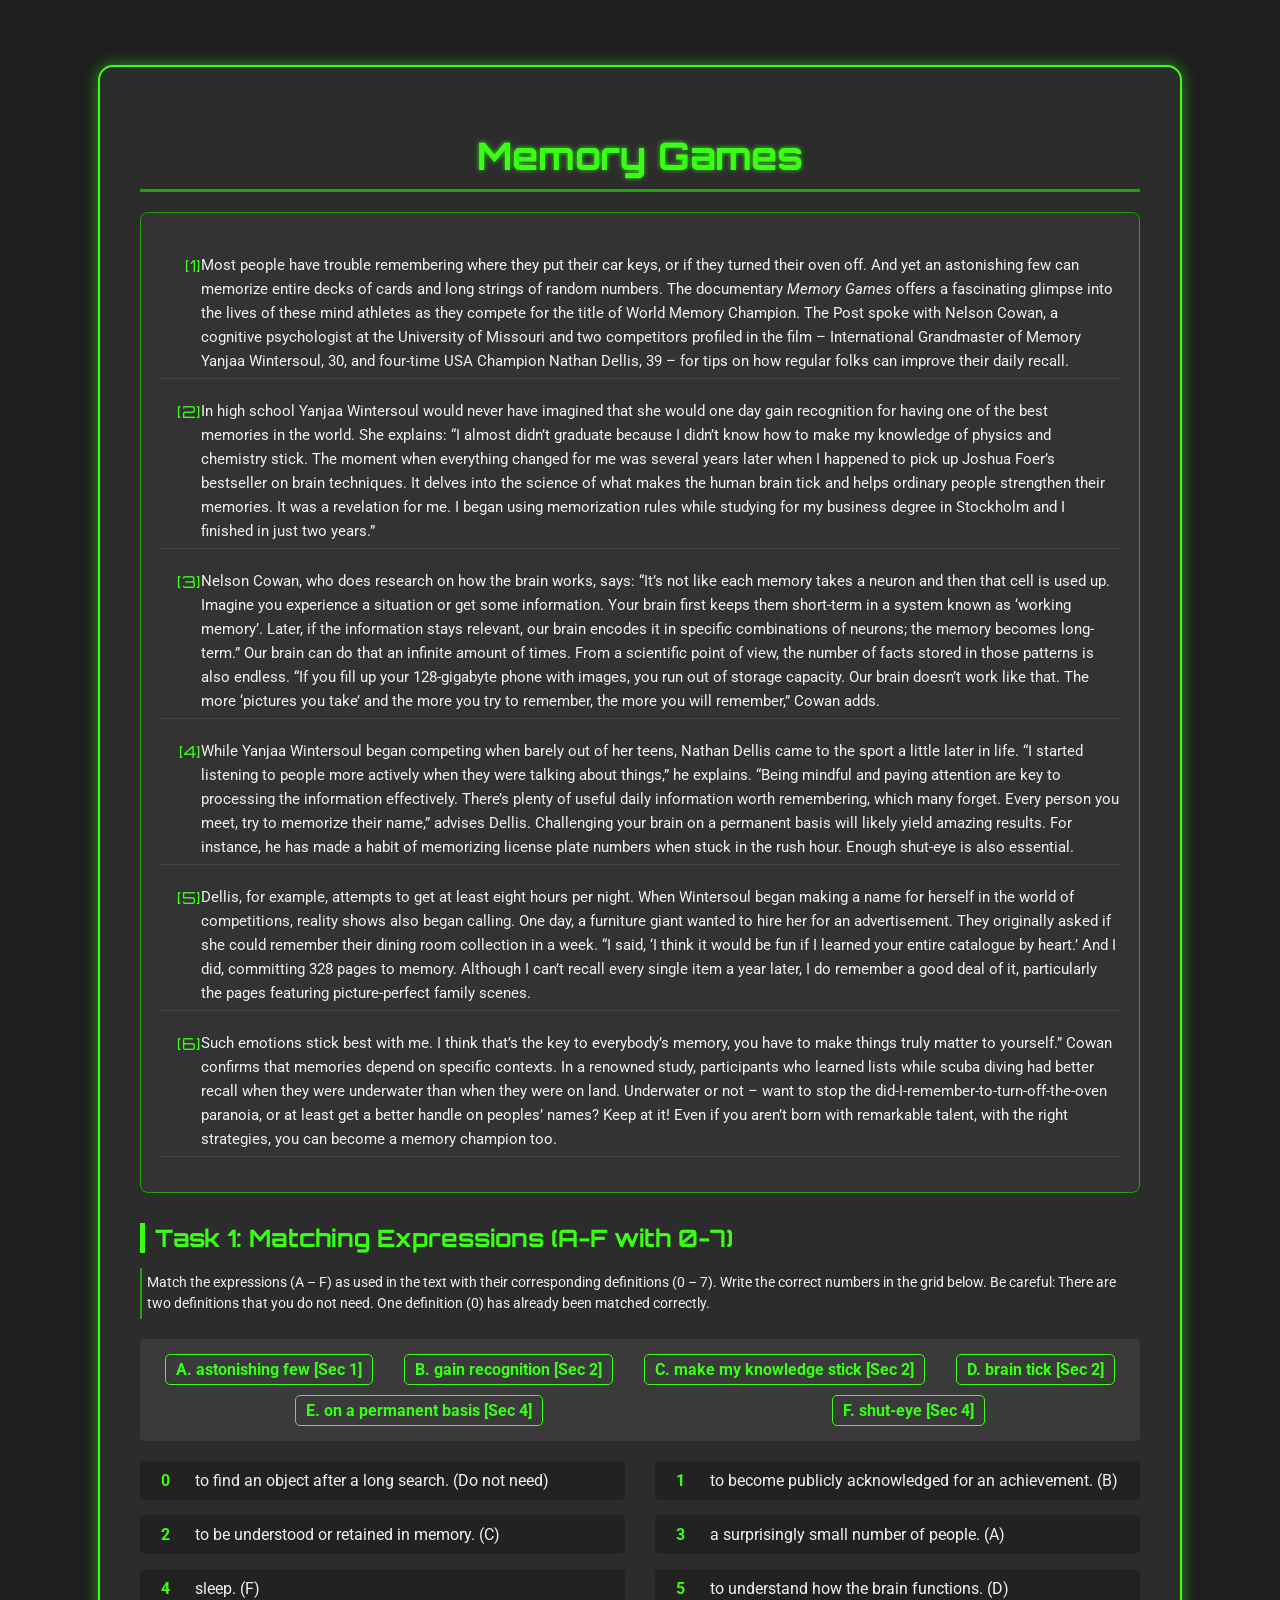
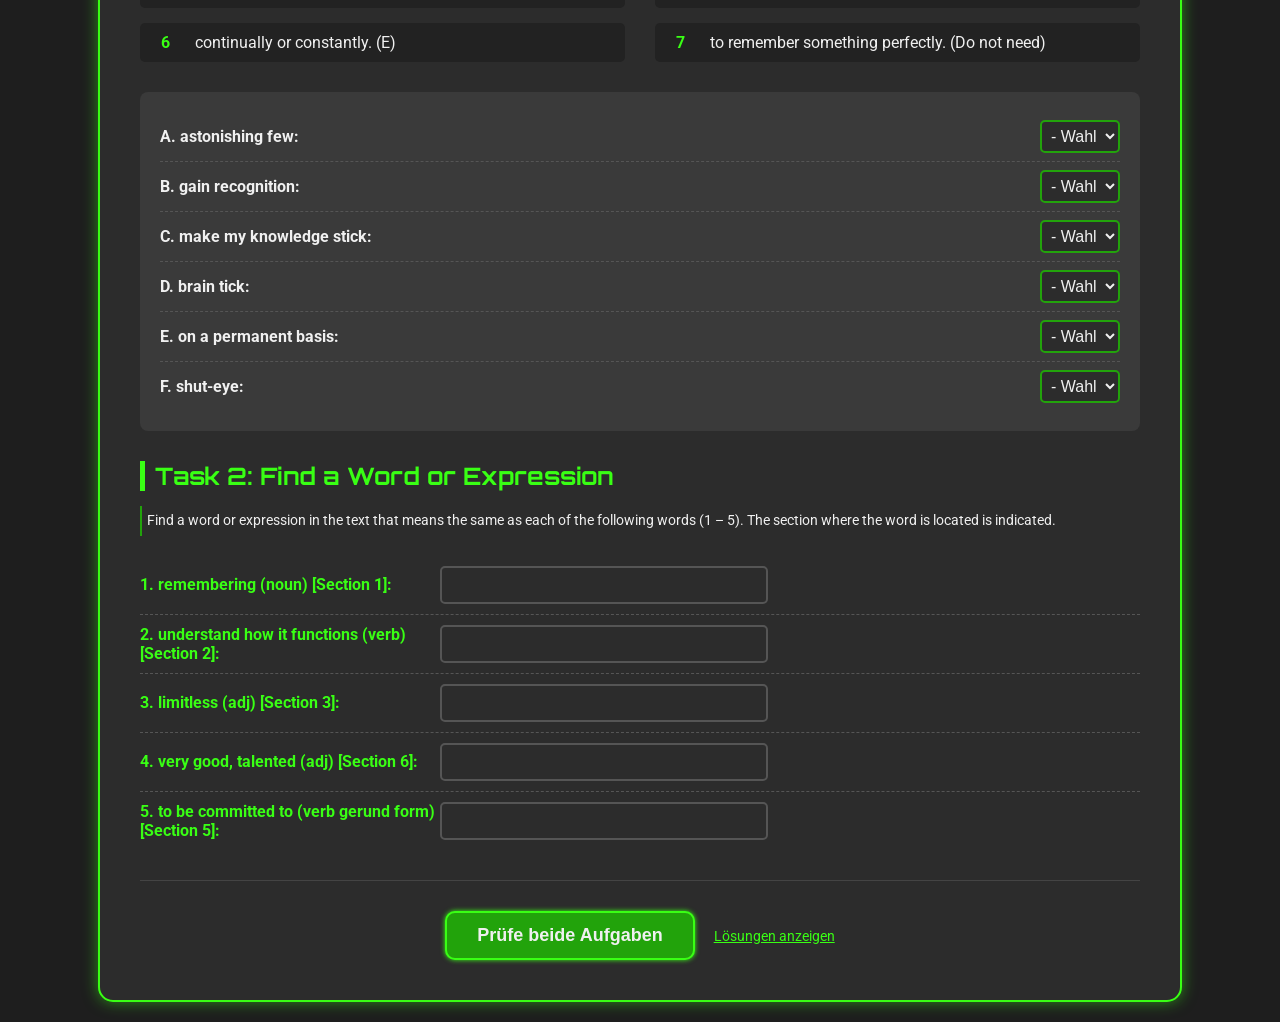
==== index.html @ be9a12e4 "Rename expressions1.html to index.html" ====
<!DOCTYPE html>
<html lang="de">
<head>
    <meta charset="UTF-8">
    <meta name="viewport" content="width=device-width, initial-scale=1.0">
    <title>Reading Comprehension: Memory Games</title>
    
    <link rel="preconnect" href="https://fonts.googleapis.com">
    <link rel="preconnect" href="https://fonts.gstatic.com" crossorigin>
    <link href="https://fonts.googleapis.com/css2?family=Caveat:wght@600&family=Roboto:wght@400;700&family=Orbitron:wght@700&display=swap" rel="stylesheet">

    <style>
        /* High-Tech / Neon Green Palette */
        :root {
            --color-primary: #39ff14; /* Neon Green */
            --color-secondary: #22a30b; /* Darker Green */
            --color-background: #1e1e1e; /* Dark Grey/Black */
            --color-text: #f0f0f0; /* Off-White */
            --color-success: #39ff14; /* Neon Green */
            --color-error: #ff3914; /* Neon Red */
            --color-card: #2c2c2c; /* Slightly Lighter Card Background */
            --shadow: 0 0 15px rgba(57, 255, 20, 0.5); /* Neon Shadow */
            --font-display: 'Orbitron', sans-serif;
            --font-text: 'Roboto', sans-serif;
        }
        
        body {
            box-sizing: border-box;
            margin: 0;
            padding: 20px;
            font-family: var(--font-text);
            background-color: var(--color-background);
            color: var(--color-text);
            min-height: 100vh;
            display: flex;
            flex-direction: column;
            align-items: center;
        }

        .main-container {
            background: var(--color-card);
            border-radius: 15px;
            padding: 40px;
            box-shadow: var(--shadow);
            max-width: 1000px; /* GEÄNDERT: Etwas breiter für bessere Lesbarkeit auf großen Bildschirmen */
            width: 95%;
            margin-top: 5vh;
            border: 2px solid var(--color-primary);
        }

        .title {
            font-family: var(--font-display);
            font-size: 38px;
            font-weight: 700;
            color: var(--color-primary);
            margin-bottom: 20px;
            text-align: center; 
            border-bottom: 3px solid var(--color-secondary);
            padding-bottom: 10px;
            text-shadow: 0 0 5px rgba(57, 255, 20, 0.8);
        }
        
        /* TEXT AREA STYLING */
        .text-section {
            border: 1px solid var(--color-secondary);
            border-radius: 8px;
            margin-bottom: 30px;
            line-height: 1.6;
            font-size: 15px;
            background-color: #333;
            padding: 20px; 
            position: relative; 
        }
        
        .text-section p {
            margin-top: 1em;
            margin-bottom: 1em;
            padding: 5px 0 5px 40px; /* GEÄNDERT: Linkes Padding für Marker-Platz */
            border-bottom: 1px dotted #555;
            position: relative;
        }
        
        /* Der Marker wird jetzt in den Freiraum links positioniert */
        .section-marker {
            position: absolute;
            left: 0; /* GEÄNDERT: Positioniert links im Padding-Bereich des P-Elements */
            top: 5px;
            font-family: var(--font-display);
            color: var(--color-primary);
            font-size: 1.1em;
            width: 40px;
            text-align: right;
        }

        .task-title {
            font-family: var(--font-display);
            color: var(--color-primary);
            font-size: 1.5em;
            margin-top: 30px;
            margin-bottom: 15px;
            border-left: 5px solid var(--color-primary);
            padding-left: 10px;
        }
        
        .instructions {
            margin-bottom: 20px;
            line-height: 1.4;
            padding: 5px;
            border-left: 2px solid var(--color-secondary);
            font-size: 0.9em;
        }

        /* --- TASK 1: MATCHING STYLING --- */
        .expressions-list {
            display: flex;
            justify-content: space-around;
            flex-wrap: wrap;
            margin-bottom: 20px;
            padding: 10px;
            background-color: #3a3a3a;
            border-radius: 5px;
        }
        
        .expression-item {
            padding: 5px 10px;
            margin: 5px;
            border: 1px solid var(--color-primary);
            border-radius: 5px;
            font-weight: bold;
            color: var(--color-primary);
        }
        
        .definitions-grid {
            display: grid;
            grid-template-columns: repeat(auto-fit, minmax(400px, 1fr));
            gap: 15px 30px;
            margin-bottom: 30px;
        }
        
        .definition-item {
            display: flex;
            align-items: flex-start;
            padding: 10px;
            background-color: #222;
            border-radius: 5px;
        }
        
        .def-number {
            font-weight: bold;
            color: var(--color-primary);
            width: 30px;
            flex-shrink: 0;
            margin-right: 15px;
            text-align: center;
        }
        
        .matching-area {
            background-color: #3a3a3a;
            padding: 20px;
            border-radius: 8px;
            margin-bottom: 20px;
        }

        .matching-row {
            display: flex;
            justify-content: space-between;
            align-items: center;
            padding: 8px 0;
            border-bottom: 1px dashed #555;
        }
        
        .matching-row:last-child {
            border-bottom: none;
        }

        .matching-label {
            font-weight: bold;
            color: var(--color-text);
            display: flex;
            align-items: center;
        }
        
        .matching-select {
            padding: 5px;
            border-radius: 5px;
            border: 2px solid var(--color-secondary);
            background-color: var(--color-card);
            color: var(--color-text);
            font-size: 1em;
            width: 80px;
            text-align: center;
        }
        
        /* --- TASK 2: SYNONYM STYLING --- */
        .synonym-list {
            list-style: none;
            padding: 0;
        }
        
        .synonym-item {
            display: flex;
            align-items: center;
            padding: 10px 0;
            border-bottom: 1px dashed #555;
        }
        
        .synonym-item:last-child {
            border-bottom: none;
        }

        .target-word {
            font-weight: bold;
            color: var(--color-primary);
            width: 300px; 
            flex-shrink: 0;
        }
        
        .synonym-input {
            padding: 8px 12px;
            border: 2px solid #555;
            border-radius: 5px;
            font-size: 1em;
            background-color: var(--color-card);
            color: var(--color-text);
            transition: border-color 0.2s;
            width: 300px;
        }
        
        .synonym-input:focus {
            outline: none;
            border-color: var(--color-primary);
        }

        /* CHECK BUTTON & FEEDBACK */
        .controls {
            text-align: center;
            padding-top: 30px;
            border-top: 1px solid #444;
            margin-top: 30px;
        }

        .check-button {
            background-color: var(--color-secondary);
            color: var(--color-text);
            border: 2px solid var(--color-primary);
            padding: 12px 30px;
            border-radius: 10px;
            font-size: 18px;
            font-weight: 700;
            cursor: pointer;
            transition: all 0.3s;
            box-shadow: 0 0 5px var(--color-primary);
        }

        .check-button:hover {
            background-color: var(--color-primary);
            color: var(--color-background);
            box-shadow: 0 0 15px var(--color-primary);
        }
        
        .result-message {
            margin-top: 20px;
            font-size: 1.1em;
            font-weight: 700;
            padding: 15px;
            border-radius: 8px;
            border: 1px solid;
            min-height: 60px; 
        }

        .result-message.success {
            background-color: rgba(57, 255, 20, 0.1); 
            color: var(--color-success);
            border-color: var(--color-success);
        }

        .result-message.failure {
            background-color: rgba(255, 57, 20, 0.1);
            color: var(--color-error);
            border-color: var(--color-error);
        }

        /* LÖSUNGSANZEIGE - STANDARDMÄSSIG VERSTECKT */
        .correct-answer {
            color: var(--color-success);
            font-weight: bold;
            margin-left: 10px;
            display: none; /* GEÄNDERT: Standardmäßig versteckt */
        }
        
        .show-solution {
            text-decoration: underline;
            color: var(--color-primary);
            cursor: pointer;
            margin-left: 15px;
            font-size: 14px;
        }

    </style>
</head>
<body>
    
    <div class="main-container">
        <h1 class="title">Memory Games</h1>

        <div class="text-section">
            <!-- HINWEIS: Die span-Elemente für die Marker MÜSSEN direkt am Anfang des p-Tags stehen -->
            <p><span class="section-marker">[1]</span> Most people have trouble remembering where they put their car keys, or if they turned their oven off. And yet an astonishing few can memorize entire decks of cards and long strings of random numbers. The documentary <em>Memory Games</em> offers a fascinating glimpse into the lives of these mind athletes as they compete for the title of World Memory Champion. The Post spoke with Nelson Cowan, a cognitive psychologist at the University of Missouri and two competitors profiled in the film – International Grandmaster of Memory Yanjaa Wintersoul, 30, and four-time USA Champion Nathan Dellis, 39 – for tips on how regular folks can improve their daily recall.</p>
            <p><span class="section-marker">[2]</span> In high school Yanjaa Wintersoul would never have imagined that she would one day gain recognition for having one of the best memories in the world. She explains: “I almost didn’t graduate because I didn’t know how to make my knowledge of physics and chemistry stick. The moment when everything changed for me was several years later when I happened to pick up Joshua Foer’s bestseller on brain techniques. It delves into the science of what makes the human brain tick and helps ordinary people strengthen their memories. It was a revelation for me. I began using memorization rules while studying for my business degree in Stockholm and I finished in just two years.”</p>
            <p><span class="section-marker">[3]</span> Nelson Cowan, who does research on how the brain works, says: “It’s not like each memory takes a neuron and then that cell is used up. Imagine you experience a situation or get some information. Your brain first keeps them short-term in a system known as ‘working memory’. Later, if the information stays relevant, our brain encodes it in specific combinations of neurons; the memory becomes long-term.” Our brain can do that an infinite amount of times. From a scientific point of view, the number of facts stored in those patterns is also endless. “If you fill up your 128-gigabyte phone with images, you run out of storage capacity. Our brain doesn’t work like that. The more ‘pictures you take’ and the more you try to remember, the more you will remember,” Cowan adds.</p>
            <p><span class="section-marker">[4]</span> While Yanjaa Wintersoul began competing when barely out of her teens, Nathan Dellis came to the sport a little later in life. “I started listening to people more actively when they were talking about things,” he explains. “Being mindful and paying attention are key to processing the information effectively. There’s plenty of useful daily information worth remembering, which many forget. Every person you meet, try to memorize their name,” advises Dellis. Challenging your brain on a permanent basis will likely yield amazing results. For instance, he has made a habit of memorizing license plate numbers when stuck in the rush hour. Enough shut-eye is also essential.</p>
            <p><span class="section-marker">[5]</span> Dellis, for example, attempts to get at least eight hours per night. When Wintersoul began making a name for herself in the world of competitions, reality shows also began calling. One day, a furniture giant wanted to hire her for an advertisement. They originally asked if she could remember their dining room collection in a week. “I said, ‘I think it would be fun if I learned your entire catalogue by heart.’ And I did, committing 328 pages to memory. Although I can’t recall every single item a year later, I do remember a good deal of it, particularly the pages featuring picture-perfect family scenes.</p>
            <p><span class="section-marker">[6]</span> Such emotions stick best with me. I think that’s the key to everybody’s memory, you have to make things truly matter to yourself.” Cowan confirms that memories depend on specific contexts. In a renowned study, participants who learned lists while scuba diving had better recall when they were underwater than when they were on land. Underwater or not – want to stop the did-I-remember-to-turn-off-the-oven paranoia, or at least get a better handle on peoples’ names? Keep at it! Even if you aren’t born with remarkable talent, with the right strategies, you can become a memory champion too.</p>
        </div>

        <!-- TASK 1: MATCHING -->
        <div id="task1">
            <h2 class="task-title">Task 1: Matching Expressions (A-F with 0-7)</h2>
            <p class="instructions">Match the expressions (A – F) as used in the text with their corresponding definitions (0 – 7). Write the correct numbers in the grid below. Be careful: There are two definitions that you do not need. One definition (0) has already been matched correctly.</p>
            
            <!-- Expressions for Overview -->
            <div class="expressions-list">
                <span class="expression-item">A. astonishing few [Sec 1]</span>
                <span class="expression-item">B. gain recognition [Sec 2]</span>
                <span class="expression-item">C. make my knowledge stick [Sec 2]</span>
                <span class="expression-item">D. brain tick [Sec 2]</span>
                <span class="expression-item">E. on a permanent basis [Sec 4]</span>
                <span class="expression-item">F. shut-eye [Sec 4]</span>
            </div>

            <!-- Definitions -->
            <div class="definitions-grid">
                <div class="definition-item"><span class="def-number">0</span> to find an object after a long search. (Do not need)</div>
                <div class="definition-item"><span class="def-number">1</span> to become publicly acknowledged for an achievement. (B)</div>
                <div class="definition-item"><span class="def-number">2</span> to be understood or retained in memory. (C)</div>
                <div class="definition-item"><span class="def-number">3</span> a surprisingly small number of people. (A)</div>
                <div class="definition-item"><span class="def-number">4</span> sleep. (F)</div>
                <div class="definition-item"><span class="def-number">5</span> to understand how the brain functions. (D)</div>
                <div class="definition-item"><span class="def-number">6</span> continually or constantly. (E)</div>
                <div class="definition-item"><span class="def-number">7</span> to remember something perfectly. (Do not need)</div>
            </div>
            
            <!-- Matching Area -->
            <div class="matching-area">
                <div class="matching-row">
                    <span class="matching-label">A. astonishing few:</span>
                    <select id="match-A" class="matching-select"></select>
                    <span id="solution-A" class="correct-answer">Korrekte Nummer: 3</span>
                </div>
                <div class="matching-row">
                    <span class="matching-label">B. gain recognition:</span>
                    <select id="match-B" class="matching-select"></select>
                    <span id="solution-B" class="correct-answer">Korrekte Nummer: 1</span>
                </div>
                <div class="matching-row">
                    <span class="matching-label">C. make my knowledge stick:</span>
                    <select id="match-C" class="matching-select"></select>
                    <span id="solution-C" class="correct-answer">Korrekte Nummer: 2</span>
                </div>
                <div class="matching-row">
                    <span class="matching-label">D. brain tick:</span>
                    <select id="match-D" class="matching-select"></select>
                    <span id="solution-D" class="correct-answer">Korrekte Nummer: 5</span>
                </div>
                <div class="matching-row">
                    <span class="matching-label">E. on a permanent basis:</span>
                    <select id="match-E" class="matching-select"></select>
                    <span id="solution-E" class="correct-answer">Korrekte Nummer: 6</span>
                </div>
                <div class="matching-row">
                    <span class="matching-label">F. shut-eye:</span>
                    <select id="match-F" class="matching-select"></select>
                    <span id="solution-F" class="correct-answer">Korrekte Nummer: 4</span>
                </div>
            </div>
        </div>

        <!-- TASK 2: SYNONYM FINDING -->
        <div id="task2">
            <h2 class="task-title">Task 2: Find a Word or Expression</h2>
            <p class="instructions">Find a word or expression in the text that means the same as each of the following words (1 – 5). The section where the word is located is indicated.</p>
            
            <ul class="synonym-list" id="synonymList">
                <!-- List items generated by JS -->
            </ul>
        </div>
        
        <div class="controls">
            <button class="check-button" onclick="checkAllTasks()">Prüfe beide Aufgaben</button>
            <span class="show-solution" id="solutionButton" onclick="toggleSolutions()">Lösungen anzeigen</span>
            <div class="result-message" id="resultMessage" style="display: none;"></div>
        </div>
    </div>

    <script>
        // #######################################################
        // 1. ÜBUNGSDATEN
        // #######################################################
        
        // Task 1: Matching (Expression ID: Correct Definition Number)
        const matchingData = {
            'A': 3, 
            'B': 1, 
            'C': 2, 
            'D': 5, 
            'E': 6, 
            'F': 4  
        };
        
        // Task 2: Synonym Finding (Target Word: Correct Synonym from text, Answer is stored in data attribute)
        const synonymData = [
            { id: 1, target: "remembering (noun)", context: "[Section 1]", answer: "recall" },
            { id: 2, target: "understand how it functions (verb)", context: "[Section 2]", answer: "tick" }, 
            { id: 3, target: "limitless (adj)", context: "[Section 3]", answer: "infinite" },
            { id: 4, target: "very good, talented (adj)", context: "[Section 6]", answer: "remarkable" },
            { id: 5, target: "to be committed to (verb gerund form)", context: "[Section 5]", answer: "committing" } 
        ];

        const definitionNumbers = [0, 1, 2, 3, 4, 5, 6, 7];

        // #######################################################
        // 2. RENDERING
        // #######################################################

        function renderMatching() {
            const selects = document.querySelectorAll('.matching-select');
            selects.forEach(select => {
                // Füllt die Dropdowns von 0 bis 7
                select.innerHTML = '<option value="">- Wahl -</option>' + 
                    definitionNumbers.map(num => `<option value="${num}">${num}</option>`).join('');
            });
        }

        function renderSynonyms() {
            const list = document.getElementById('synonymList');
            // Die Lösung wird im data-attribute gespeichert.
            list.innerHTML = synonymData.map(item => `
                <li class="synonym-item">
                    <span class="target-word">${item.id}. ${item.target} ${item.context}:</span>
                    <input type="text" id="synonym-input-${item.id}" class="synonym-input" data-id="${item.id}" data-answer="${item.answer}">
                    <span id="synonym-solution-${item.id}" class="correct-answer"></span>
                </li>
            `).join('');
        }
        
        // #######################################################
        // 3. LOGIK UND PRÜFUNG
        // #######################################################
        
        function normalizeInput(input) {
            // Trim, lower case, remove punctuation
            return input.trim().toLowerCase().replace(/[.,!?'"\/]/g, ''); // Slash für (to) entfernen
        }

        function generateFeedback(percentage) {
            const totalTasks = synonymData.length + Object.keys(matchingData).length;

            if (percentage === 100) {
                return `Fantastisch! Alle ${totalTasks} Antworten sind korrekt! Deine Beherrschung des Wortschatzes ist beeindruckend.`;
            } else if (percentage >= 80) {
                return "Sehr gut! Du hast einen Großteil der Aufgaben richtig gelöst. Nur noch kleine Details müssen gefestigt werden.";
            } else if (percentage >= 60) {
                return "Gut gemacht! Du bist auf dem richtigen Weg. Gehe die fehlerhaften Aufgaben noch einmal durch und schaue dir die Lösungen an.";
            } else if (percentage >= 40) {
                return "Motivierendes Ergebnis. Die Grundlagen sind da, aber konzentriere dich jetzt auf die spezifischen Vokabeln im Text. Nutze die Lösungen zum Lernen!";
            } else {
                return "Gib nicht auf! Das ist eine schwierige Aufgabe. Nutze die Lösungen, um zu lernen, und versuche es dann erneut. Jeder fängt klein an.";
            }
        }

        function checkTask1() {
            let correctCount = 0;
            let totalCount = 0;

            for (const expression in matchingData) {
                totalCount++;
                const selectElement = document.getElementById(`match-${expression}`);
                const userAnswer = parseInt(selectElement.value);
                const correctAnswer = matchingData[expression];
                
                selectElement.style.border = `2px solid var(--color-secondary)`;

                if (userAnswer === correctAnswer) {
                    correctCount++;
                    selectElement.style.border = `2px solid var(--color-success)`;
                } else if (selectElement.value) {
                    selectElement.style.border = `2px solid var(--color-error)`;
                }
            }
            return { correct: correctCount, total: totalCount, name: 'Task 1 (Matching)' };
        }

        function checkTask2() {
            let correctCount = 0;
            let totalCount = synonymData.length;

            synonymData.forEach(item => {
                const inputElement = document.getElementById(`synonym-input-${item.id}`);
                const userAnswer = normalizeInput(inputElement.value);
                const correctAnswer = normalizeInput(item.answer);
                
                inputElement.style.border = `2px solid #555`;

                // Die Lösung kann auch ohne Klammern eingegeben werden, aber die Prüfung muss streng sein
                if (userAnswer === correctAnswer) {
                    correctCount++;
                    inputElement.style.border = `2px solid var(--color-success)`;
                } else if (inputElement.value) {
                    inputElement.style.border = `2px solid var(--color-error)`;
                }
            });
            return { correct: correctCount, total: totalCount, name: 'Task 2 (Synonyme)' };
        }


        function checkAllTasks() {
            const result1 = checkTask1();
            const result2 = checkTask2();
            
            const totalCorrect = result1.correct + result2.correct;
            const totalTasks = result1.total + result2.total;
            const scorePercentage = (totalCorrect / totalTasks) * 100;
            
            const resultMessage = document.getElementById('resultMessage');
            resultMessage.style.display = 'block';

            let messageContent = `
                ${generateFeedback(scorePercentage)}<br><br>
                **Detailergebnis:** ${totalCorrect} von ${totalTasks} (${scorePercentage.toFixed(0)}%) korrekt.<br>
                ${result1.name}: ${result1.correct}/${result1.total} | ${result2.name}: ${result2.correct}/${result2.total}
            `;
            
            // Setzt das passende CSS für Erfolg oder Misserfolg
            if (totalCorrect === totalTasks) {
                resultMessage.className = 'result-message success';
            } else {
                resultMessage.className = 'result-message failure';
            }
            
            resultMessage.innerHTML = messageContent.replace(/\*\*(.*?)\*\*/g, '<strong>$1</strong>'); // Markdown für Fettdruck

        }
        
        function toggleSolutions() {
            // Task 1 Lösungen
            const solutionSpansT1 = document.querySelectorAll('.matching-area .correct-answer');
            // Task 2 Lösungen
            const solutionSpansT2 = document.querySelectorAll('#task2 .correct-answer');
            const inputElementsT2 = document.querySelectorAll('.synonym-input');
            
            const button = document.getElementById('solutionButton');
            
            // Prüfen Sie den aktuellen Zustand basierend auf dem Button-Text, da die CSS-Anzeige nicht sichtbar ist.
            const isHidden = button.textContent === 'Lösungen anzeigen';

            if (isHidden) {
                // Anzeigen der Lösungen
                solutionSpansT1.forEach(span => span.style.display = 'inline-block');
                
                inputElementsT2.forEach((input, index) => {
                    const answer = input.getAttribute('data-answer');
                    solutionSpansT2[index].textContent = `(Korrekte Antwort: ${answer})`;
                    solutionSpansT2[index].style.display = 'inline-block';
                });
                
                button.textContent = 'Lösungen verbergen';
            } else {
                // Verbergen der Lösungen
                solutionSpansT1.forEach(span => span.style.display = 'none');
                solutionSpansT2.forEach(span => span.style.display = 'none');
                button.textContent = 'Lösungen anzeigen';
            }
        }


        // #######################################################
        // 4. INITIALISIERUNG
        // #######################################################
        
        window.onload = () => {
             renderMatching();
             renderSynonyms();
             // WICHTIG: Die Lösungen sind jetzt standardmäßig per CSS verborgen. 
             // Hier muss KEIN toggleSolutions() aufgerufen werden.
        }
    </script>
</body>
</html>
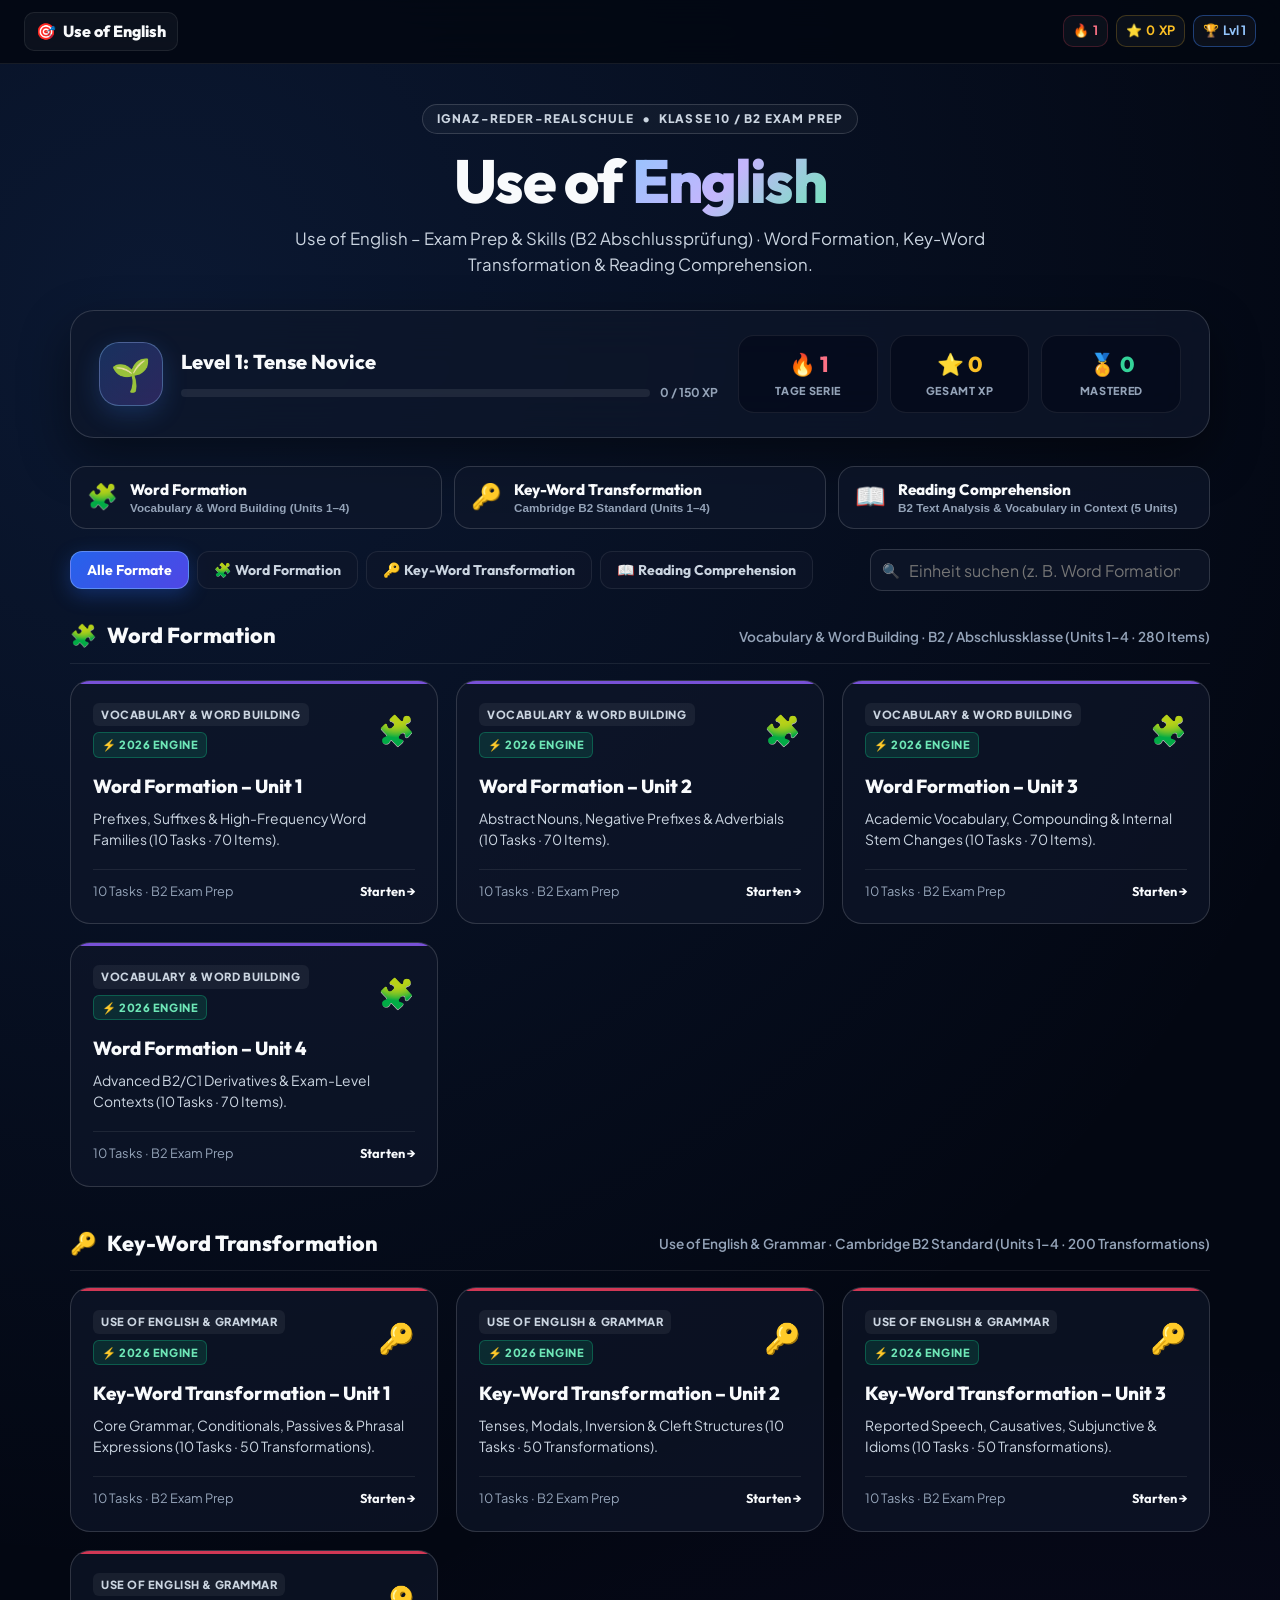
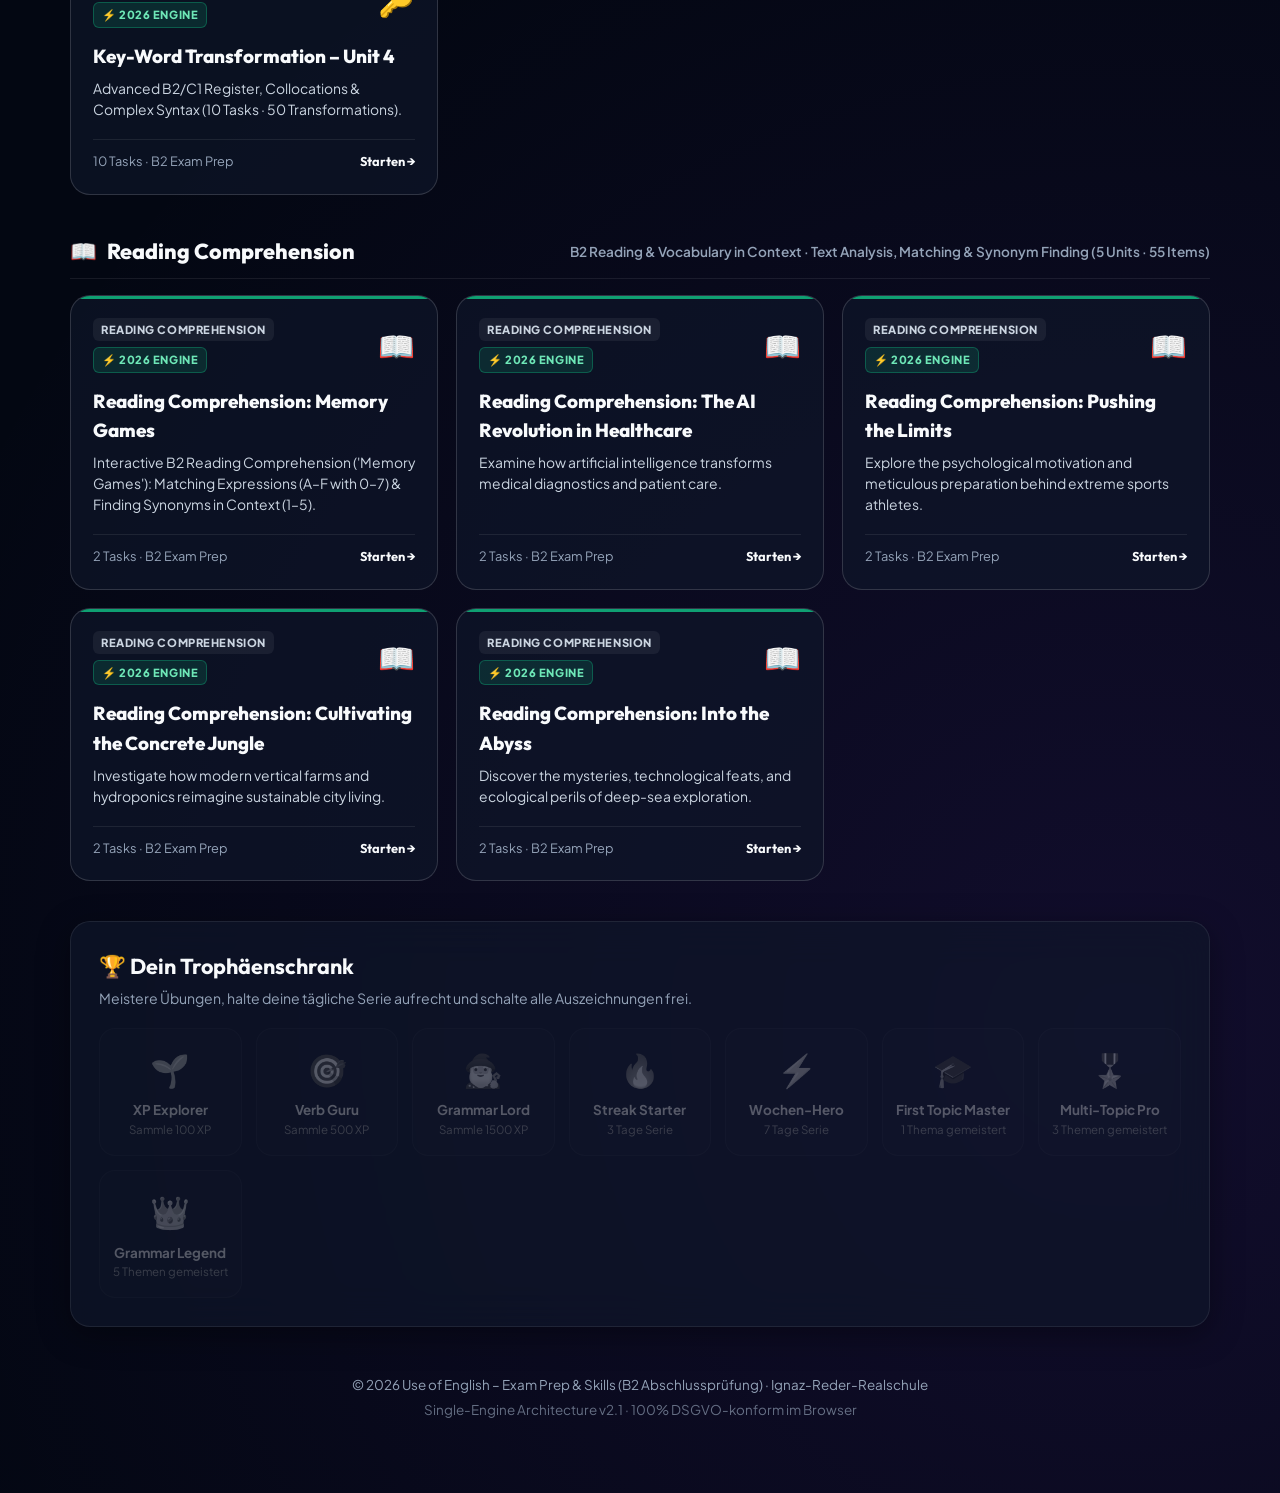
==== commit 5c6ad728: "Add files via upload" ====
--- a/index.html
+++ b/index.html
@@ -1,588 +1,1228 @@
-<!DOCTYPE html>
-<html lang="de">
-<head>
-    <meta charset="UTF-8">
-    <meta name="viewport" content="width=device-width, initial-scale=1.0">
-    <title>Reading Comprehension: Memory Games</title>
-    
-    <link rel="preconnect" href="https://fonts.googleapis.com">
-    <link rel="preconnect" href="https://fonts.gstatic.com" crossorigin>
-    <link href="https://fonts.googleapis.com/css2?family=Caveat:wght@600&family=Roboto:wght@400;700&family=Orbitron:wght@700&display=swap" rel="stylesheet">
-
-    <style>
-        /* High-Tech / Neon Green Palette */
-        :root {
-            --color-primary: #39ff14; /* Neon Green */
-            --color-secondary: #22a30b; /* Darker Green */
-            --color-background: #1e1e1e; /* Dark Grey/Black */
-            --color-text: #f0f0f0; /* Off-White */
-            --color-success: #39ff14; /* Neon Green */
-            --color-error: #ff3914; /* Neon Red */
-            --color-card: #2c2c2c; /* Slightly Lighter Card Background */
-            --shadow: 0 0 15px rgba(57, 255, 20, 0.5); /* Neon Shadow */
-            --font-display: 'Orbitron', sans-serif;
-            --font-text: 'Roboto', sans-serif;
-        }
-        
-        body {
-            box-sizing: border-box;
-            margin: 0;
-            padding: 20px;
-            font-family: var(--font-text);
-            background-color: var(--color-background);
-            color: var(--color-text);
-            min-height: 100vh;
-            display: flex;
-            flex-direction: column;
-            align-items: center;
-        }
-
-        .main-container {
-            background: var(--color-card);
-            border-radius: 15px;
-            padding: 40px;
-            box-shadow: var(--shadow);
-            max-width: 1000px; /* GEÄNDERT: Etwas breiter für bessere Lesbarkeit auf großen Bildschirmen */
-            width: 95%;
-            margin-top: 5vh;
-            border: 2px solid var(--color-primary);
-        }
-
-        .title {
-            font-family: var(--font-display);
-            font-size: 38px;
-            font-weight: 700;
-            color: var(--color-primary);
-            margin-bottom: 20px;
-            text-align: center; 
-            border-bottom: 3px solid var(--color-secondary);
-            padding-bottom: 10px;
-            text-shadow: 0 0 5px rgba(57, 255, 20, 0.8);
-        }
-        
-        /* TEXT AREA STYLING */
-        .text-section {
-            border: 1px solid var(--color-secondary);
-            border-radius: 8px;
-            margin-bottom: 30px;
-            line-height: 1.6;
-            font-size: 15px;
-            background-color: #333;
-            padding: 20px; 
-            position: relative; 
-        }
-        
-        .text-section p {
-            margin-top: 1em;
-            margin-bottom: 1em;
-            padding: 5px 0 5px 40px; /* GEÄNDERT: Linkes Padding für Marker-Platz */
-            border-bottom: 1px dotted #555;
-            position: relative;
-        }
-        
-        /* Der Marker wird jetzt in den Freiraum links positioniert */
-        .section-marker {
-            position: absolute;
-            left: 0; /* GEÄNDERT: Positioniert links im Padding-Bereich des P-Elements */
-            top: 5px;
-            font-family: var(--font-display);
-            color: var(--color-primary);
-            font-size: 1.1em;
-            width: 40px;
-            text-align: right;
-        }
-
-        .task-title {
-            font-family: var(--font-display);
-            color: var(--color-primary);
-            font-size: 1.5em;
-            margin-top: 30px;
-            margin-bottom: 15px;
-            border-left: 5px solid var(--color-primary);
-            padding-left: 10px;
-        }
-        
-        .instructions {
-            margin-bottom: 20px;
-            line-height: 1.4;
-            padding: 5px;
-            border-left: 2px solid var(--color-secondary);
-            font-size: 0.9em;
-        }
-
-        /* --- TASK 1: MATCHING STYLING --- */
-        .expressions-list {
-            display: flex;
-            justify-content: space-around;
-            flex-wrap: wrap;
-            margin-bottom: 20px;
-            padding: 10px;
-            background-color: #3a3a3a;
-            border-radius: 5px;
-        }
-        
-        .expression-item {
-            padding: 5px 10px;
-            margin: 5px;
-            border: 1px solid var(--color-primary);
-            border-radius: 5px;
-            font-weight: bold;
-            color: var(--color-primary);
-        }
-        
-        .definitions-grid {
-            display: grid;
-            grid-template-columns: repeat(auto-fit, minmax(400px, 1fr));
-            gap: 15px 30px;
-            margin-bottom: 30px;
-        }
-        
-        .definition-item {
-            display: flex;
-            align-items: flex-start;
-            padding: 10px;
-            background-color: #222;
-            border-radius: 5px;
-        }
-        
-        .def-number {
-            font-weight: bold;
-            color: var(--color-primary);
-            width: 30px;
-            flex-shrink: 0;
-            margin-right: 15px;
-            text-align: center;
-        }
-        
-        .matching-area {
-            background-color: #3a3a3a;
-            padding: 20px;
-            border-radius: 8px;
-            margin-bottom: 20px;
-        }
-
-        .matching-row {
-            display: flex;
-            justify-content: space-between;
-            align-items: center;
-            padding: 8px 0;
-            border-bottom: 1px dashed #555;
-        }
-        
-        .matching-row:last-child {
-            border-bottom: none;
-        }
-
-        .matching-label {
-            font-weight: bold;
-            color: var(--color-text);
-            display: flex;
-            align-items: center;
-        }
-        
-        .matching-select {
-            padding: 5px;
-            border-radius: 5px;
-            border: 2px solid var(--color-secondary);
-            background-color: var(--color-card);
-            color: var(--color-text);
-            font-size: 1em;
-            width: 80px;
-            text-align: center;
-        }
-        
-        /* --- TASK 2: SYNONYM STYLING --- */
-        .synonym-list {
-            list-style: none;
-            padding: 0;
-        }
-        
-        .synonym-item {
-            display: flex;
-            align-items: center;
-            padding: 10px 0;
-            border-bottom: 1px dashed #555;
-        }
-        
-        .synonym-item:last-child {
-            border-bottom: none;
-        }
-
-        .target-word {
-            font-weight: bold;
-            color: var(--color-primary);
-            width: 300px; 
-            flex-shrink: 0;
-        }
-        
-        .synonym-input {
-            padding: 8px 12px;
-            border: 2px solid #555;
-            border-radius: 5px;
-            font-size: 1em;
-            background-color: var(--color-card);
-            color: var(--color-text);
-            transition: border-color 0.2s;
-            width: 300px;
-        }
-        
-        .synonym-input:focus {
-            outline: none;
-            border-color: var(--color-primary);
-        }
-
-        /* CHECK BUTTON & FEEDBACK */
-        .controls {
-            text-align: center;
-            padding-top: 30px;
-            border-top: 1px solid #444;
-            margin-top: 30px;
-        }
-
-        .check-button {
-            background-color: var(--color-secondary);
-            color: var(--color-text);
-            border: 2px solid var(--color-primary);
-            padding: 12px 30px;
-            border-radius: 10px;
-            font-size: 18px;
-            font-weight: 700;
-            cursor: pointer;
-            transition: all 0.3s;
-            box-shadow: 0 0 5px var(--color-primary);
-        }
-
-        .check-button:hover {
-            background-color: var(--color-primary);
-            color: var(--color-background);
-            box-shadow: 0 0 15px var(--color-primary);
-        }
-        
-        .result-message {
-            margin-top: 20px;
-            font-size: 1.1em;
-            font-weight: 700;
-            padding: 15px;
-            border-radius: 8px;
-            border: 1px solid;
-            min-height: 60px; 
-        }
-
-        .result-message.success {
-            background-color: rgba(57, 255, 20, 0.1); 
-            color: var(--color-success);
-            border-color: var(--color-success);
-        }
-
-        .result-message.failure {
-            background-color: rgba(255, 57, 20, 0.1);
-            color: var(--color-error);
-            border-color: var(--color-error);
-        }
-
-        /* LÖSUNGSANZEIGE - STANDARDMÄSSIG VERSTECKT */
-        .correct-answer {
-            color: var(--color-success);
-            font-weight: bold;
-            margin-left: 10px;
-            display: none; /* GEÄNDERT: Standardmäßig versteckt */
-        }
-        
-        .show-solution {
-            text-decoration: underline;
-            color: var(--color-primary);
-            cursor: pointer;
-            margin-left: 15px;
-            font-size: 14px;
-        }
-
-    </style>
-</head>
-<body>
-    
-    <div class="main-container">
-        <h1 class="title">Memory Games</h1>
-
-        <div class="text-section">
-            <!-- HINWEIS: Die span-Elemente für die Marker MÜSSEN direkt am Anfang des p-Tags stehen -->
-            <p><span class="section-marker">[1]</span> Most people have trouble remembering where they put their car keys, or if they turned their oven off. And yet an astonishing few can memorize entire decks of cards and long strings of random numbers. The documentary <em>Memory Games</em> offers a fascinating glimpse into the lives of these mind athletes as they compete for the title of World Memory Champion. The Post spoke with Nelson Cowan, a cognitive psychologist at the University of Missouri and two competitors profiled in the film – International Grandmaster of Memory Yanjaa Wintersoul, 30, and four-time USA Champion Nathan Dellis, 39 – for tips on how regular folks can improve their daily recall.</p>
-            <p><span class="section-marker">[2]</span> In high school Yanjaa Wintersoul would never have imagined that she would one day gain recognition for having one of the best memories in the world. She explains: “I almost didn’t graduate because I didn’t know how to make my knowledge of physics and chemistry stick. The moment when everything changed for me was several years later when I happened to pick up Joshua Foer’s bestseller on brain techniques. It delves into the science of what makes the human brain tick and helps ordinary people strengthen their memories. It was a revelation for me. I began using memorization rules while studying for my business degree in Stockholm and I finished in just two years.”</p>
-            <p><span class="section-marker">[3]</span> Nelson Cowan, who does research on how the brain works, says: “It’s not like each memory takes a neuron and then that cell is used up. Imagine you experience a situation or get some information. Your brain first keeps them short-term in a system known as ‘working memory’. Later, if the information stays relevant, our brain encodes it in specific combinations of neurons; the memory becomes long-term.” Our brain can do that an infinite amount of times. From a scientific point of view, the number of facts stored in those patterns is also endless. “If you fill up your 128-gigabyte phone with images, you run out of storage capacity. Our brain doesn’t work like that. The more ‘pictures you take’ and the more you try to remember, the more you will remember,” Cowan adds.</p>
-            <p><span class="section-marker">[4]</span> While Yanjaa Wintersoul began competing when barely out of her teens, Nathan Dellis came to the sport a little later in life. “I started listening to people more actively when they were talking about things,” he explains. “Being mindful and paying attention are key to processing the information effectively. There’s plenty of useful daily information worth remembering, which many forget. Every person you meet, try to memorize their name,” advises Dellis. Challenging your brain on a permanent basis will likely yield amazing results. For instance, he has made a habit of memorizing license plate numbers when stuck in the rush hour. Enough shut-eye is also essential.</p>
-            <p><span class="section-marker">[5]</span> Dellis, for example, attempts to get at least eight hours per night. When Wintersoul began making a name for herself in the world of competitions, reality shows also began calling. One day, a furniture giant wanted to hire her for an advertisement. They originally asked if she could remember their dining room collection in a week. “I said, ‘I think it would be fun if I learned your entire catalogue by heart.’ And I did, committing 328 pages to memory. Although I can’t recall every single item a year later, I do remember a good deal of it, particularly the pages featuring picture-perfect family scenes.</p>
-            <p><span class="section-marker">[6]</span> Such emotions stick best with me. I think that’s the key to everybody’s memory, you have to make things truly matter to yourself.” Cowan confirms that memories depend on specific contexts. In a renowned study, participants who learned lists while scuba diving had better recall when they were underwater than when they were on land. Underwater or not – want to stop the did-I-remember-to-turn-off-the-oven paranoia, or at least get a better handle on peoples’ names? Keep at it! Even if you aren’t born with remarkable talent, with the right strategies, you can become a memory champion too.</p>
-        </div>
-
-        <!-- TASK 1: MATCHING -->
-        <div id="task1">
-            <h2 class="task-title">Task 1: Matching Expressions (A-F with 0-7)</h2>
-            <p class="instructions">Match the expressions (A – F) as used in the text with their corresponding definitions (0 – 7). Write the correct numbers in the grid below. Be careful: There are two definitions that you do not need. One definition (0) has already been matched correctly.</p>
-            
-            <!-- Expressions for Overview -->
-            <div class="expressions-list">
-                <span class="expression-item">A. astonishing few [Sec 1]</span>
-                <span class="expression-item">B. gain recognition [Sec 2]</span>
-                <span class="expression-item">C. make my knowledge stick [Sec 2]</span>
-                <span class="expression-item">D. brain tick [Sec 2]</span>
-                <span class="expression-item">E. on a permanent basis [Sec 4]</span>
-                <span class="expression-item">F. shut-eye [Sec 4]</span>
-            </div>
-
-            <!-- Definitions -->
-            <div class="definitions-grid">
-                <div class="definition-item"><span class="def-number">0</span> to find an object after a long search. (Do not need)</div>
-                <div class="definition-item"><span class="def-number">1</span> to become publicly acknowledged for an achievement. (B)</div>
-                <div class="definition-item"><span class="def-number">2</span> to be understood or retained in memory. (C)</div>
-                <div class="definition-item"><span class="def-number">3</span> a surprisingly small number of people. (A)</div>
-                <div class="definition-item"><span class="def-number">4</span> sleep. (F)</div>
-                <div class="definition-item"><span class="def-number">5</span> to understand how the brain functions. (D)</div>
-                <div class="definition-item"><span class="def-number">6</span> continually or constantly. (E)</div>
-                <div class="definition-item"><span class="def-number">7</span> to remember something perfectly. (Do not need)</div>
-            </div>
-            
-            <!-- Matching Area -->
-            <div class="matching-area">
-                <div class="matching-row">
-                    <span class="matching-label">A. astonishing few:</span>
-                    <select id="match-A" class="matching-select"></select>
-                    <span id="solution-A" class="correct-answer">Korrekte Nummer: 3</span>
-                </div>
-                <div class="matching-row">
-                    <span class="matching-label">B. gain recognition:</span>
-                    <select id="match-B" class="matching-select"></select>
-                    <span id="solution-B" class="correct-answer">Korrekte Nummer: 1</span>
-                </div>
-                <div class="matching-row">
-                    <span class="matching-label">C. make my knowledge stick:</span>
-                    <select id="match-C" class="matching-select"></select>
-                    <span id="solution-C" class="correct-answer">Korrekte Nummer: 2</span>
-                </div>
-                <div class="matching-row">
-                    <span class="matching-label">D. brain tick:</span>
-                    <select id="match-D" class="matching-select"></select>
-                    <span id="solution-D" class="correct-answer">Korrekte Nummer: 5</span>
-                </div>
-                <div class="matching-row">
-                    <span class="matching-label">E. on a permanent basis:</span>
-                    <select id="match-E" class="matching-select"></select>
-                    <span id="solution-E" class="correct-answer">Korrekte Nummer: 6</span>
-                </div>
-                <div class="matching-row">
-                    <span class="matching-label">F. shut-eye:</span>
-                    <select id="match-F" class="matching-select"></select>
-                    <span id="solution-F" class="correct-answer">Korrekte Nummer: 4</span>
-                </div>
-            </div>
-        </div>
-
-        <!-- TASK 2: SYNONYM FINDING -->
-        <div id="task2">
-            <h2 class="task-title">Task 2: Find a Word or Expression</h2>
-            <p class="instructions">Find a word or expression in the text that means the same as each of the following words (1 – 5). The section where the word is located is indicated.</p>
-            
-            <ul class="synonym-list" id="synonymList">
-                <!-- List items generated by JS -->
-            </ul>
-        </div>
-        
-        <div class="controls">
-            <button class="check-button" onclick="checkAllTasks()">Prüfe beide Aufgaben</button>
-            <span class="show-solution" id="solutionButton" onclick="toggleSolutions()">Lösungen anzeigen</span>
-            <div class="result-message" id="resultMessage" style="display: none;"></div>
-        </div>
-    </div>
-
-    <script>
-        // #######################################################
-        // 1. ÜBUNGSDATEN
-        // #######################################################
-        
-        // Task 1: Matching (Expression ID: Correct Definition Number)
-        const matchingData = {
-            'A': 3, 
-            'B': 1, 
-            'C': 2, 
-            'D': 5, 
-            'E': 6, 
-            'F': 4  
-        };
-        
-        // Task 2: Synonym Finding (Target Word: Correct Synonym from text, Answer is stored in data attribute)
-        const synonymData = [
-            { id: 1, target: "remembering (noun)", context: "[Section 1]", answer: "recall" },
-            { id: 2, target: "understand how it functions (verb)", context: "[Section 2]", answer: "tick" }, 
-            { id: 3, target: "limitless (adj)", context: "[Section 3]", answer: "infinite" },
-            { id: 4, target: "very good, talented (adj)", context: "[Section 6]", answer: "remarkable" },
-            { id: 5, target: "to be committed to (verb gerund form)", context: "[Section 5]", answer: "committing" } 
-        ];
-
-        const definitionNumbers = [0, 1, 2, 3, 4, 5, 6, 7];
-
-        // #######################################################
-        // 2. RENDERING
-        // #######################################################
-
-        function renderMatching() {
-            const selects = document.querySelectorAll('.matching-select');
-            selects.forEach(select => {
-                // Füllt die Dropdowns von 0 bis 7
-                select.innerHTML = '<option value="">- Wahl -</option>' + 
-                    definitionNumbers.map(num => `<option value="${num}">${num}</option>`).join('');
-            });
-        }
-
-        function renderSynonyms() {
-            const list = document.getElementById('synonymList');
-            // Die Lösung wird im data-attribute gespeichert.
-            list.innerHTML = synonymData.map(item => `
-                <li class="synonym-item">
-                    <span class="target-word">${item.id}. ${item.target} ${item.context}:</span>
-                    <input type="text" id="synonym-input-${item.id}" class="synonym-input" data-id="${item.id}" data-answer="${item.answer}">
-                    <span id="synonym-solution-${item.id}" class="correct-answer"></span>
-                </li>
-            `).join('');
-        }
-        
-        // #######################################################
-        // 3. LOGIK UND PRÜFUNG
-        // #######################################################
-        
-        function normalizeInput(input) {
-            // Trim, lower case, remove punctuation
-            return input.trim().toLowerCase().replace(/[.,!?'"\/]/g, ''); // Slash für (to) entfernen
-        }
-
-        function generateFeedback(percentage) {
-            const totalTasks = synonymData.length + Object.keys(matchingData).length;
-
-            if (percentage === 100) {
-                return `Fantastisch! Alle ${totalTasks} Antworten sind korrekt! Deine Beherrschung des Wortschatzes ist beeindruckend.`;
-            } else if (percentage >= 80) {
-                return "Sehr gut! Du hast einen Großteil der Aufgaben richtig gelöst. Nur noch kleine Details müssen gefestigt werden.";
-            } else if (percentage >= 60) {
-                return "Gut gemacht! Du bist auf dem richtigen Weg. Gehe die fehlerhaften Aufgaben noch einmal durch und schaue dir die Lösungen an.";
-            } else if (percentage >= 40) {
-                return "Motivierendes Ergebnis. Die Grundlagen sind da, aber konzentriere dich jetzt auf die spezifischen Vokabeln im Text. Nutze die Lösungen zum Lernen!";
-            } else {
-                return "Gib nicht auf! Das ist eine schwierige Aufgabe. Nutze die Lösungen, um zu lernen, und versuche es dann erneut. Jeder fängt klein an.";
-            }
-        }
-
-        function checkTask1() {
-            let correctCount = 0;
-            let totalCount = 0;
-
-            for (const expression in matchingData) {
-                totalCount++;
-                const selectElement = document.getElementById(`match-${expression}`);
-                const userAnswer = parseInt(selectElement.value);
-                const correctAnswer = matchingData[expression];
-                
-                selectElement.style.border = `2px solid var(--color-secondary)`;
-
-                if (userAnswer === correctAnswer) {
-                    correctCount++;
-                    selectElement.style.border = `2px solid var(--color-success)`;
-                } else if (selectElement.value) {
-                    selectElement.style.border = `2px solid var(--color-error)`;
-                }
-            }
-            return { correct: correctCount, total: totalCount, name: 'Task 1 (Matching)' };
-        }
-
-        function checkTask2() {
-            let correctCount = 0;
-            let totalCount = synonymData.length;
-
-            synonymData.forEach(item => {
-                const inputElement = document.getElementById(`synonym-input-${item.id}`);
-                const userAnswer = normalizeInput(inputElement.value);
-                const correctAnswer = normalizeInput(item.answer);
-                
-                inputElement.style.border = `2px solid #555`;
-
-                // Die Lösung kann auch ohne Klammern eingegeben werden, aber die Prüfung muss streng sein
-                if (userAnswer === correctAnswer) {
-                    correctCount++;
-                    inputElement.style.border = `2px solid var(--color-success)`;
-                } else if (inputElement.value) {
-                    inputElement.style.border = `2px solid var(--color-error)`;
-                }
-            });
-            return { correct: correctCount, total: totalCount, name: 'Task 2 (Synonyme)' };
-        }
-
-
-        function checkAllTasks() {
-            const result1 = checkTask1();
-            const result2 = checkTask2();
-            
-            const totalCorrect = result1.correct + result2.correct;
-            const totalTasks = result1.total + result2.total;
-            const scorePercentage = (totalCorrect / totalTasks) * 100;
-            
-            const resultMessage = document.getElementById('resultMessage');
-            resultMessage.style.display = 'block';
-
-            let messageContent = `
-                ${generateFeedback(scorePercentage)}<br><br>
-                **Detailergebnis:** ${totalCorrect} von ${totalTasks} (${scorePercentage.toFixed(0)}%) korrekt.<br>
-                ${result1.name}: ${result1.correct}/${result1.total} | ${result2.name}: ${result2.correct}/${result2.total}
-            `;
-            
-            // Setzt das passende CSS für Erfolg oder Misserfolg
-            if (totalCorrect === totalTasks) {
-                resultMessage.className = 'result-message success';
-            } else {
-                resultMessage.className = 'result-message failure';
-            }
-            
-            resultMessage.innerHTML = messageContent.replace(/\*\*(.*?)\*\*/g, '<strong>$1</strong>'); // Markdown für Fettdruck
-
-        }
-        
-        function toggleSolutions() {
-            // Task 1 Lösungen
-            const solutionSpansT1 = document.querySelectorAll('.matching-area .correct-answer');
-            // Task 2 Lösungen
-            const solutionSpansT2 = document.querySelectorAll('#task2 .correct-answer');
-            const inputElementsT2 = document.querySelectorAll('.synonym-input');
-            
-            const button = document.getElementById('solutionButton');
-            
-            // Prüfen Sie den aktuellen Zustand basierend auf dem Button-Text, da die CSS-Anzeige nicht sichtbar ist.
-            const isHidden = button.textContent === 'Lösungen anzeigen';
-
-            if (isHidden) {
-                // Anzeigen der Lösungen
-                solutionSpansT1.forEach(span => span.style.display = 'inline-block');
-                
-                inputElementsT2.forEach((input, index) => {
-                    const answer = input.getAttribute('data-answer');
-                    solutionSpansT2[index].textContent = `(Korrekte Antwort: ${answer})`;
-                    solutionSpansT2[index].style.display = 'inline-block';
-                });
-                
-                button.textContent = 'Lösungen verbergen';
-            } else {
-                // Verbergen der Lösungen
-                solutionSpansT1.forEach(span => span.style.display = 'none');
-                solutionSpansT2.forEach(span => span.style.display = 'none');
-                button.textContent = 'Lösungen anzeigen';
-            }
-        }
-
-
-        // #######################################################
-        // 4. INITIALISIERUNG
-        // #######################################################
-        
-        window.onload = () => {
-             renderMatching();
-             renderSynonyms();
-             // WICHTIG: Die Lösungen sind jetzt standardmäßig per CSS verborgen. 
-             // Hier muss KEIN toggleSolutions() aufgerufen werden.
-        }
-    </script>
-</body>
-</html>
+<!DOCTYPE html>
+<html lang="de">
+<head>
+  <meta charset="UTF-8">
+  <meta name="viewport" content="width=device-width, initial-scale=1.0, viewport-fit=cover">
+  <title>Use of English · Exam Prep &amp; Skills (B2 Abschlussprüfung)</title>
+  <link rel="stylesheet" href="shared-gamification.css">
+  <!-- Synchrones Laden des Katalog-Bundles als Fallback für file:// Protokoll -->
+  <script src="data/topics-bundle.js"></script>
+  <script src="modules/standalone-runtime.js"></script>
+  <style>
+    /* 2026 Dark Aesthetic Hub Layout */
+    .gm-hub-container {
+      width: 100%;
+      max-width: 1180px;
+      margin: 0 auto;
+      padding: 32px 20px 72px;
+    }
+
+    /* Einziger, sauberer Nav-Container mit reinem Flexbox-Layout */
+    .app-header {
+      display: flex;
+      justify-content: space-between;
+      align-items: center;
+      padding: 0.75rem 1.5rem;
+      background: rgba(3, 7, 18, 0.88);
+      border-bottom: 1px solid var(--glass-border);
+      width: 100%;
+    }
+
+    .app-header .header-left {
+      display: flex;
+      align-items: center;
+      gap: 0.5rem;
+    }
+
+    .app-header .header-right {
+      display: flex;
+      align-items: center;
+      gap: 0.5rem;
+    }
+
+    /* Hero Header */
+    .gm-hub-hero {
+      text-align: center;
+      max-width: 760px;
+      margin: 8px auto 32px;
+    }
+
+    .gm-school-badge {
+      display: inline-flex;
+      align-items: center;
+      gap: 8px;
+      padding: 5px 14px;
+      border-radius: 999px;
+      background: rgba(255, 255, 255, 0.04);
+      border: 1px solid var(--glass-border-strong);
+      color: var(--color-text-secondary);
+      font-size: 0.74rem;
+      font-weight: 800;
+      letter-spacing: 0.1em;
+      text-transform: uppercase;
+      margin-bottom: 14px;
+    }
+
+    .gm-hub-title {
+      font-size: clamp(2.3rem, 5vw, 3.8rem);
+      font-weight: 800;
+      letter-spacing: -0.03em;
+      line-height: 1.08;
+      margin-bottom: 12px;
+    }
+
+    .gm-text-gradient {
+      background: linear-gradient(135deg, #93c5fd 0%, #c4b5fd 50%, #6ee7b7 100%);
+      -webkit-background-clip: text;
+      -webkit-text-fill-color: transparent;
+    }
+
+    .gm-hub-subtitle {
+      font-size: 1.05rem;
+      color: var(--color-text-secondary);
+      margin: 0 auto;
+    }
+
+    /* Profile & Stats Bento Banner */
+    .gm-profile-bento {
+      display: grid;
+      grid-template-columns: 1.4fr 1fr;
+      gap: 20px;
+      background: var(--color-bg-surface);
+      border: 1px solid var(--glass-border-strong);
+      border-radius: 24px;
+      padding: 24px 28px;
+      backdrop-filter: blur(24px);
+      -webkit-backdrop-filter: blur(24px);
+      box-shadow: 0 20px 50px rgba(0, 0, 0, 0.45);
+      margin-bottom: 28px;
+    }
+
+    .gm-profile-left {
+      display: flex;
+      align-items: center;
+      gap: 18px;
+    }
+
+    .gm-avatar-orb {
+      width: 64px;
+      height: 64px;
+      border-radius: 20px;
+      background: linear-gradient(135deg, rgba(59, 130, 246, 0.25), rgba(139, 92, 246, 0.25));
+      border: 1px solid rgba(147, 197, 253, 0.35);
+      display: flex;
+      align-items: center;
+      justify-content: center;
+      font-size: 2rem;
+      flex-shrink: 0;
+      box-shadow: 0 8px 24px rgba(59, 130, 246, 0.22);
+    }
+
+    .gm-profile-meta {
+      flex: 1;
+      min-width: 0;
+    }
+
+    .gm-profile-rank {
+      font-family: var(--font-heading);
+      font-size: 1.25rem;
+      font-weight: 800;
+      color: var(--color-text-main);
+      margin-bottom: 6px;
+    }
+
+    .gm-xp-bar-row {
+      display: flex;
+      align-items: center;
+      gap: 10px;
+    }
+
+    .gm-xp-bar-track {
+      flex: 1;
+      height: 8px;
+      border-radius: 999px;
+      background: rgba(255, 255, 255, 0.08);
+      overflow: hidden;
+    }
+
+    .gm-xp-bar-fill {
+      height: 100%;
+      width: 0%;
+      border-radius: 999px;
+      background: linear-gradient(90deg, #3b82f6, #8b5cf6, #10b981);
+      transition: width 0.5s cubic-bezier(0.22, 1, 0.36, 1);
+    }
+
+    .gm-xp-bar-label {
+      font-size: 0.76rem;
+      font-weight: 700;
+      color: var(--color-text-muted);
+      white-space: nowrap;
+    }
+
+    .gm-profile-stats-grid {
+      display: grid;
+      grid-template-columns: repeat(3, 1fr);
+      gap: 12px;
+    }
+
+    .gm-stat-tile {
+      background: rgba(2, 6, 23, 0.55);
+      border: 1px solid var(--glass-border);
+      border-radius: 16px;
+      padding: 12px 10px;
+      text-align: center;
+      display: flex;
+      flex-direction: column;
+      justify-content: center;
+    }
+
+    .gm-stat-tile-val {
+      font-family: var(--font-heading);
+      font-size: 1.35rem;
+      font-weight: 800;
+    }
+
+    .gm-stat-tile-lbl {
+      font-size: 0.68rem;
+      font-weight: 800;
+      text-transform: uppercase;
+      letter-spacing: 0.06em;
+      color: var(--color-text-muted);
+      margin-top: 2px;
+    }
+
+    /* Klickbare Klassenstufen-Kacheln (Overview Grid) */
+    .gm-grade-cards-grid {
+      display: grid;
+      grid-template-columns: repeat(auto-fit, minmax(175px, 1fr));
+      gap: 12px;
+      margin-bottom: 20px;
+    }
+
+    .gm-grade-kachel {
+      display: flex;
+      align-items: center;
+      gap: 12px;
+      padding: 14px 16px;
+      border-radius: 16px;
+      background: rgba(15, 23, 42, 0.72);
+      border: 1px solid var(--glass-border-strong);
+      color: var(--color-text-main);
+      cursor: pointer;
+      text-align: left;
+      transition: all 0.2s cubic-bezier(0.22, 1, 0.36, 1);
+      position: relative;
+      overflow: hidden;
+    }
+
+    .gm-grade-kachel:hover {
+      transform: translateY(-2px);
+      background: rgba(30, 41, 59, 0.85);
+      border-color: rgba(147, 197, 253, 0.5);
+      box-shadow: 0 10px 24px rgba(0, 0, 0, 0.35);
+    }
+
+    .gm-grade-kachel.is-active {
+      background: linear-gradient(135deg, rgba(37, 99, 235, 0.28), rgba(79, 70, 229, 0.28));
+      border-color: #60a5fa;
+      box-shadow: 0 8px 24px rgba(37, 99, 235, 0.28);
+    }
+
+    .gm-grade-kachel-icon {
+      font-size: 1.55rem;
+      line-height: 1;
+      flex-shrink: 0;
+    }
+
+    .gm-grade-kachel-info {
+      min-width: 0;
+    }
+
+    .gm-grade-kachel-title {
+      font-family: var(--font-heading);
+      font-size: 0.95rem;
+      font-weight: 800;
+      color: var(--color-text-main);
+      line-height: 1.2;
+    }
+
+    .gm-grade-kachel-sub {
+      font-size: 0.73rem;
+      color: var(--color-text-muted);
+      font-weight: 600;
+      margin-top: 2px;
+      white-space: nowrap;
+      overflow: hidden;
+      text-overflow: ellipsis;
+    }
+
+    /* Filter & Search Toolbar */
+    .gm-hub-toolbar {
+      display: flex;
+      flex-wrap: wrap;
+      align-items: center;
+      justify-content: space-between;
+      gap: 14px;
+      margin-bottom: 28px;
+    }
+
+    .gm-grade-tabs {
+      display: flex;
+      flex-wrap: wrap;
+      gap: 8px;
+    }
+
+    .gm-grade-tab {
+      padding: 9px 16px;
+      border-radius: 12px;
+      border: 1px solid var(--glass-border);
+      background: rgba(15, 23, 42, 0.6);
+      color: var(--color-text-secondary);
+      font-family: var(--font-heading);
+      font-size: 0.88rem;
+      font-weight: 700;
+      cursor: pointer;
+      transition: all 0.18s ease;
+      display: inline-flex;
+      align-items: center;
+      gap: 6px;
+    }
+
+    .gm-grade-tab:hover {
+      background: rgba(255, 255, 255, 0.08);
+      color: var(--color-text-main);
+    }
+
+    .gm-grade-tab.is-active {
+      background: linear-gradient(135deg, #2563eb, #4f46e5);
+      border-color: rgba(147, 197, 253, 0.45);
+      color: #ffffff;
+      box-shadow: 0 6px 20px rgba(37, 99, 235, 0.32);
+    }
+
+    .gm-search-wrapper {
+      position: relative;
+      min-width: 260px;
+      flex: 1;
+      max-width: 340px;
+    }
+
+    .gm-search-input {
+      width: 100%;
+      height: 42px;
+      padding: 0 14px 0 38px;
+      border-radius: 12px;
+      border: 1px solid var(--glass-border-strong);
+      background: rgba(15, 23, 42, 0.75);
+      color: var(--color-text-main);
+      font-family: var(--font-body);
+      font-size: 16px;
+    }
+
+    .gm-search-input:focus {
+      outline: none;
+      border-color: #60a5fa;
+      box-shadow: 0 0 0 3px rgba(59, 130, 246, 0.18);
+    }
+
+    .gm-search-icon {
+      position: absolute;
+      left: 12px;
+      top: 50%;
+      transform: translateY(-50%);
+      pointer-events: none;
+      font-size: 0.9rem;
+      opacity: 0.6;
+    }
+
+    /* Grade Section & Topic Cards Grid */
+    .gm-grade-section {
+      margin-bottom: 40px;
+    }
+
+    .gm-grade-section-header {
+      display: flex;
+      align-items: center;
+      justify-content: space-between;
+      gap: 12px;
+      margin-bottom: 16px;
+      padding-bottom: 10px;
+      border-bottom: 1px solid var(--glass-border);
+    }
+
+    .gm-grade-section-title {
+      display: flex;
+      align-items: center;
+      gap: 10px;
+      font-size: 1.35rem;
+      font-weight: 800;
+      margin: 0;
+    }
+
+    .gm-grade-section-sub {
+      font-size: 0.85rem;
+      color: var(--color-text-muted);
+      font-weight: 600;
+    }
+
+    .gm-topics-grid {
+      display: grid;
+      grid-template-columns: repeat(auto-fill, minmax(310px, 1fr));
+      gap: 18px;
+    }
+
+    /* Modern 2026 Topic Card */
+    .gm-topic-card {
+      position: relative;
+      display: flex;
+      flex-direction: column;
+      justify-content: space-between;
+      padding: 22px;
+      border-radius: 20px;
+      background: rgba(15, 23, 42, 0.68);
+      border: 1px solid var(--glass-border-strong);
+      text-decoration: none;
+      color: var(--color-text-main);
+      cursor: pointer;
+      transition: transform 0.22s cubic-bezier(0.22, 1, 0.36, 1), border-color 0.22s ease, box-shadow 0.22s ease;
+      overflow: hidden;
+    }
+
+    .gm-topic-card::before {
+      content: '';
+      position: absolute;
+      top: 0;
+      left: 0;
+      right: 0;
+      height: 3px;
+      background: var(--card-accent, #3b82f6);
+      opacity: 0.85;
+    }
+
+    .gm-topic-card[data-color="blue"] { --card-accent: #3b82f6; --card-glow: rgba(59, 130, 246, 0.25); }
+    .gm-topic-card[data-color="violet"] { --card-accent: #8b5cf6; --card-glow: rgba(139, 92, 246, 0.25); }
+    .gm-topic-card[data-color="emerald"] { --card-accent: #10b981; --card-glow: rgba(16, 185, 129, 0.25); }
+    .gm-topic-card[data-color="amber"] { --card-accent: #f59e0b; --card-glow: rgba(245, 158, 11, 0.25); }
+    .gm-topic-card[data-color="rose"] { --card-accent: #f43f5e; --card-glow: rgba(244, 63, 94, 0.25); }
+
+    .gm-topic-card:hover {
+      transform: translateY(-4px);
+      border-color: var(--card-accent, #3b82f6);
+      box-shadow: 0 16px 36px -6px var(--card-glow, rgba(59, 130, 246, 0.25));
+    }
+
+    .gm-topic-card.is-mastered {
+      border-color: rgba(251, 191, 36, 0.45);
+    }
+
+    .gm-topic-card-top {
+      display: flex;
+      align-items: center;
+      justify-content: space-between;
+      gap: 8px;
+      margin-bottom: 14px;
+    }
+
+    .gm-topic-badges {
+      display: flex;
+      align-items: center;
+      gap: 6px;
+      flex-wrap: wrap;
+    }
+
+    .gm-card-tag {
+      font-size: 0.7rem;
+      font-weight: 800;
+      text-transform: uppercase;
+      letter-spacing: 0.05em;
+      padding: 3px 8px;
+      border-radius: 6px;
+      background: rgba(255, 255, 255, 0.06);
+      color: var(--color-text-secondary);
+    }
+
+    .gm-card-tag.is-engine {
+      background: rgba(16, 185, 129, 0.15);
+      color: #6ee7b7;
+      border: 1px solid rgba(16, 185, 129, 0.35);
+    }
+
+    .gm-card-tag.is-mastered {
+      background: rgba(251, 191, 36, 0.18);
+      color: #fde68a;
+      border: 1px solid rgba(251, 191, 36, 0.45);
+    }
+
+    .gm-topic-icon {
+      font-size: 1.85rem;
+      line-height: 1;
+    }
+
+    .gm-topic-card-title {
+      font-size: 1.18rem;
+      font-weight: 800;
+      margin: 0 0 8px;
+      color: var(--color-text-main);
+    }
+
+    .gm-topic-card-desc {
+      font-size: 0.87rem;
+      color: var(--color-text-secondary);
+      margin: 0 0 18px;
+      line-height: 1.5;
+    }
+
+    .gm-topic-card-footer {
+      display: flex;
+      align-items: center;
+      justify-content: space-between;
+      gap: 10px;
+      padding-top: 12px;
+      border-top: 1px solid var(--glass-border);
+      font-size: 0.8rem;
+      color: var(--color-text-muted);
+    }
+
+    .gm-topic-cta {
+      font-family: var(--font-heading);
+      font-weight: 700;
+      color: var(--color-text-main);
+      display: inline-flex;
+      align-items: center;
+      gap: 4px;
+    }
+
+    .gm-topic-card:hover .gm-topic-cta {
+      color: #93c5fd;
+    }
+
+    /* Irregular Verbs Banner */
+    .gm-irregular-banner {
+      display: flex;
+      align-items: center;
+      justify-content: space-between;
+      gap: 20px;
+      padding: 24px 28px;
+      border-radius: 22px;
+      background: linear-gradient(135deg, rgba(6, 182, 212, 0.12), rgba(15, 23, 42, 0.85));
+      border: 1px solid rgba(6, 182, 212, 0.35);
+      text-decoration: none;
+      color: var(--color-text-main);
+      margin-top: 12px;
+      margin-bottom: 36px;
+      transition: all 0.22s ease;
+    }
+
+    .gm-irregular-banner:hover {
+      transform: translateY(-3px);
+      border-color: rgba(6, 182, 212, 0.65);
+      box-shadow: 0 14px 34px rgba(6, 182, 212, 0.2);
+    }
+
+    @media (max-width: 820px) {
+      .gm-profile-bento {
+        grid-template-columns: 1fr;
+      }
+      .gm-irregular-banner {
+        flex-direction: column;
+        align-items: flex-start;
+      }
+      .gm-search-wrapper {
+        max-width: 100%;
+      }
+    }
+  </style>
+</head>
+<body data-accent="blue">
+
+  <!-- EINZIGER, SAUBERER NAV-CONTAINER IM NORMALEN DOKUMENTFLUSS -->
+  <header class="app-header">
+    <div class="header-left">
+      <a href="index.html" class="gm-brand-link">
+        <span aria-hidden="true">🎯</span>
+        <span>Use of English</span>
+      </a>
+    </div>
+    <div class="header-right">
+      <div class="gm-pill-stat is-streak" title="Tägliche Lernserie">
+        <span aria-hidden="true">🔥</span>
+        <span id="hub-top-streak">0</span>
+      </div>
+      <div class="gm-pill-stat is-xp" title="Gesamte Erfahrungspunkte">
+        <span aria-hidden="true">⭐</span>
+        <span id="hub-top-xp">0</span>
+        <span>XP</span>
+      </div>
+      <div class="gm-pill-stat is-level" title="Aktuelles Level">
+        <span aria-hidden="true">🏆</span>
+        <span id="hub-top-level">Lvl 1</span>
+      </div>
+    </div>
+  </header>
+
+  <div class="gm-hub-container">
+
+                                    <!-- HERO SECTION -->
+    <section class="gm-hub-hero">
+      <div class="gm-school-badge">
+        <span>Ignaz-Reder-Realschule</span>
+        <span>•</span>
+        <span>Klasse 10 / B2 Exam Prep</span>
+      </div>
+      <h1 class="gm-hub-title">
+        Use of <span class="gm-text-gradient">English</span>
+      </h1>
+      <p class="gm-hub-subtitle">
+        Use of English – Exam Prep &amp; Skills (B2 Abschlussprüfung) · Word Formation, Key-Word Transformation &amp; Reading Comprehension.
+      </p>
+    </section>
+
+    <!-- GAMIFICATION PROFILE BENTO -->
+    <section class="gm-profile-bento" aria-label="Dein Lernfortschritt">
+      <div class="gm-profile-left">
+        <div class="gm-avatar-orb" id="hub-rank-icon">🌱</div>
+        <div class="gm-profile-meta">
+          <div class="gm-profile-rank" id="hub-rank-title">Level 1: Tense Novice</div>
+          <div class="gm-xp-bar-row">
+            <div class="gm-xp-bar-track">
+              <div class="gm-xp-bar-fill" id="hub-xp-fill"></div>
+            </div>
+            <span class="gm-xp-bar-label" id="hub-xp-progress-text">0 / 150 XP</span>
+          </div>
+        </div>
+      </div>
+
+      <div class="gm-profile-stats-grid">
+        <div class="gm-stat-tile">
+          <div class="gm-stat-tile-val" style="color: #fb7185;">🔥 <span id="hub-stat-streak">0</span></div>
+          <div class="gm-stat-tile-lbl">Tage Serie</div>
+        </div>
+        <div class="gm-stat-tile">
+          <div class="gm-stat-tile-val" style="color: #fbbf24;">⭐ <span id="hub-stat-xp">0</span></div>
+          <div class="gm-stat-tile-lbl">Gesamt XP</div>
+        </div>
+        <div class="gm-stat-tile">
+          <div class="gm-stat-tile-val" style="color: #34d399;">🏅 <span id="hub-stat-mastered">0</span></div>
+          <div class="gm-stat-tile-lbl">Mastered</div>
+        </div>
+      </div>
+    </section>
+
+    <!-- KLASSENSTUFEN-KACHELN (Direktwähler für Klasse 5 bis 10 & Challenges) -->
+    <section aria-label="Klassenstufen-Auswahl">
+                                                            <div class="gm-grade-cards-grid" id="hub-grade-kacheln">
+        <button type="button" class="gm-grade-kachel" data-grade="word-formation">
+          <span class="gm-grade-kachel-icon">🧩</span>
+          <div class="gm-grade-kachel-info">
+            <div class="gm-grade-kachel-title">Word Formation</div>
+            <div class="gm-grade-kachel-sub">Vocabulary &amp; Word Building (Units 1–4)</div>
+          </div>
+        </button>
+        <button type="button" class="gm-grade-kachel" data-grade="key-word">
+          <span class="gm-grade-kachel-icon">🔑</span>
+          <div class="gm-grade-kachel-info">
+            <div class="gm-grade-kachel-title">Key-Word Transformation</div>
+            <div class="gm-grade-kachel-sub">Cambridge B2 Standard (Units 1–4)</div>
+          </div>
+        </button>
+        <button type="button" class="gm-grade-kachel" data-grade="reading-comprehension">
+          <span class="gm-grade-kachel-icon">📖</span>
+          <div class="gm-grade-kachel-info">
+            <div class="gm-grade-kachel-title">Reading Comprehension</div>
+            <div class="gm-grade-kachel-sub">B2 Text Analysis &amp; Vocabulary in Context (5 Units)</div>
+          </div>
+        </button>
+      </div>
+    </section>
+
+    <!-- FILTER TABS & INSTANT SEARCH -->
+    <section class="gm-hub-toolbar" aria-label="Themen filtern">
+                                                            <div class="gm-grade-tabs" id="hub-grade-tabs" role="tablist">
+        <button type="button" class="gm-grade-tab is-active" data-grade="all">Alle Formate</button>
+        <button type="button" class="gm-grade-tab" data-grade="word-formation">🧩 Word Formation</button>
+        <button type="button" class="gm-grade-tab" data-grade="key-word">🔑 Key-Word Transformation</button>
+        <button type="button" class="gm-grade-tab" data-grade="reading-comprehension">📖 Reading Comprehension</button>
+      </div>
+
+      <div class="gm-search-wrapper">
+        <span class="gm-search-icon" aria-hidden="true">🔍</span>
+        <input
+          type="search"
+          id="hub-search-input"
+          class="gm-search-input"
+          placeholder="Einheit suchen (z. B. Word Formation, Key-Word)..."
+          autocorrect="off"
+          autocapitalize="off"
+          spellcheck="false"
+          aria-label="Grammatik-Thema suchen"
+        >
+      </div>
+    </section>
+
+    <!-- DYNAMIC TOPIC CARDS CONTAINER (wird vorab gerendert & dynamisch gefiltert) -->
+    <main id="hub-topics-root" aria-live="polite">
+      <section class="gm-grade-section" data-grade-section="word-formation">
+        <div class="gm-grade-section-header">
+          <h2 class="gm-grade-section-title"><span>🧩</span><span>Word Formation</span></h2>
+          <span class="gm-grade-section-sub">Vocabulary &amp; Word Building · B2 / Abschlussklasse (Units 1–4 · 280 Items)</span>
+        </div>
+        <div class="gm-topics-grid">
+          <a href="exercise.html?topic=word-formation-u1" class="gm-topic-card" data-topic-id="word-formation-u1" data-color="violet">
+            <div>
+              <div class="gm-topic-card-top">
+                <div class="gm-topic-badges">
+                  <span class="gm-card-tag">Vocabulary &amp; Word Building</span>
+                  <span class="gm-card-tag is-engine">B2 / Abschlussklasse</span>
+                </div>
+                <span class="gm-topic-icon" aria-hidden="true">🧩</span>
+              </div>
+              <h3 class="gm-topic-card-title">Word Formation – Unit 1</h3>
+              <p class="gm-topic-card-desc">Prefixes, Suffixes &amp; High-Frequency Word Families (10 Tasks · 70 Items).</p>
+            </div>
+            <div class="gm-topic-card-footer">
+              <span>10 Tasks · B2 Exam Prep</span>
+              <span class="gm-topic-cta">Starten →</span>
+            </div>
+          </a>
+          <a href="exercise.html?topic=word-formation-u2" class="gm-topic-card" data-topic-id="word-formation-u2" data-color="violet">
+            <div>
+              <div class="gm-topic-card-top">
+                <div class="gm-topic-badges">
+                  <span class="gm-card-tag">Vocabulary &amp; Word Building</span>
+                  <span class="gm-card-tag is-engine">B2 / Abschlussklasse</span>
+                </div>
+                <span class="gm-topic-icon" aria-hidden="true">🧩</span>
+              </div>
+              <h3 class="gm-topic-card-title">Word Formation – Unit 2</h3>
+              <p class="gm-topic-card-desc">Abstract Nouns, Negative Prefixes &amp; Adverbials (10 Tasks · 70 Items).</p>
+            </div>
+            <div class="gm-topic-card-footer">
+              <span>10 Tasks · B2 Exam Prep</span>
+              <span class="gm-topic-cta">Starten →</span>
+            </div>
+          </a>
+          <a href="exercise.html?topic=word-formation-u3" class="gm-topic-card" data-topic-id="word-formation-u3" data-color="violet">
+            <div>
+              <div class="gm-topic-card-top">
+                <div class="gm-topic-badges">
+                  <span class="gm-card-tag">Vocabulary &amp; Word Building</span>
+                  <span class="gm-card-tag is-engine">B2 / Abschlussklasse</span>
+                </div>
+                <span class="gm-topic-icon" aria-hidden="true">🧩</span>
+              </div>
+              <h3 class="gm-topic-card-title">Word Formation – Unit 3</h3>
+              <p class="gm-topic-card-desc">Academic Vocabulary, Compounding &amp; Internal Stem Changes (10 Tasks · 70 Items).</p>
+            </div>
+            <div class="gm-topic-card-footer">
+              <span>10 Tasks · B2 Exam Prep</span>
+              <span class="gm-topic-cta">Starten →</span>
+            </div>
+          </a>
+          <a href="exercise.html?topic=word-formation-u4" class="gm-topic-card" data-topic-id="word-formation-u4" data-color="violet">
+            <div>
+              <div class="gm-topic-card-top">
+                <div class="gm-topic-badges">
+                  <span class="gm-card-tag">Vocabulary &amp; Word Building</span>
+                  <span class="gm-card-tag is-engine">B2 / Abschlussklasse</span>
+                </div>
+                <span class="gm-topic-icon" aria-hidden="true">🧩</span>
+              </div>
+              <h3 class="gm-topic-card-title">Word Formation – Unit 4</h3>
+              <p class="gm-topic-card-desc">Advanced B2/C1 Derivatives &amp; Exam-Level Contexts (10 Tasks · 70 Items).</p>
+            </div>
+            <div class="gm-topic-card-footer">
+              <span>10 Tasks · B2 Exam Prep</span>
+              <span class="gm-topic-cta">Starten →</span>
+            </div>
+          </a>
+        </div>
+      </section>
+      <section class="gm-grade-section" data-grade-section="key-word">
+        <div class="gm-grade-section-header">
+          <h2 class="gm-grade-section-title"><span>🔑</span><span>Key-Word Transformation</span></h2>
+          <span class="gm-grade-section-sub">Use of English &amp; Grammar · Cambridge B2 Standard (Units 1–4 · 200 Transformations)</span>
+        </div>
+        <div class="gm-topics-grid">
+          <a href="exercise.html?topic=key-word-u1" class="gm-topic-card" data-topic-id="key-word-u1" data-color="rose">
+            <div>
+              <div class="gm-topic-card-top">
+                <div class="gm-topic-badges">
+                  <span class="gm-card-tag">Use of English &amp; Grammar</span>
+                  <span class="gm-card-tag is-engine">B2 / Abschlussklasse</span>
+                </div>
+                <span class="gm-topic-icon" aria-hidden="true">🔑</span>
+              </div>
+              <h3 class="gm-topic-card-title">Key-Word Transformation – Unit 1</h3>
+              <p class="gm-topic-card-desc">Core Grammar, Conditionals, Passives &amp; Phrasal Expressions (10 Tasks · 50 Transformations).</p>
+            </div>
+            <div class="gm-topic-card-footer">
+              <span>10 Tasks · B2 Exam Prep</span>
+              <span class="gm-topic-cta">Starten →</span>
+            </div>
+          </a>
+          <a href="exercise.html?topic=key-word-u2" class="gm-topic-card" data-topic-id="key-word-u2" data-color="rose">
+            <div>
+              <div class="gm-topic-card-top">
+                <div class="gm-topic-badges">
+                  <span class="gm-card-tag">Use of English &amp; Grammar</span>
+                  <span class="gm-card-tag is-engine">B2 / Abschlussklasse</span>
+                </div>
+                <span class="gm-topic-icon" aria-hidden="true">🔑</span>
+              </div>
+              <h3 class="gm-topic-card-title">Key-Word Transformation – Unit 2</h3>
+              <p class="gm-topic-card-desc">Tenses, Modals, Inversion &amp; Cleft Structures (10 Tasks · 50 Transformations).</p>
+            </div>
+            <div class="gm-topic-card-footer">
+              <span>10 Tasks · B2 Exam Prep</span>
+              <span class="gm-topic-cta">Starten →</span>
+            </div>
+          </a>
+          <a href="exercise.html?topic=key-word-u3" class="gm-topic-card" data-topic-id="key-word-u3" data-color="rose">
+            <div>
+              <div class="gm-topic-card-top">
+                <div class="gm-topic-badges">
+                  <span class="gm-card-tag">Use of English &amp; Grammar</span>
+                  <span class="gm-card-tag is-engine">B2 / Abschlussklasse</span>
+                </div>
+                <span class="gm-topic-icon" aria-hidden="true">🔑</span>
+              </div>
+              <h3 class="gm-topic-card-title">Key-Word Transformation – Unit 3</h3>
+              <p class="gm-topic-card-desc">Reported Speech, Causatives, Subjunctive &amp; Idioms (10 Tasks · 50 Transformations).</p>
+            </div>
+            <div class="gm-topic-card-footer">
+              <span>10 Tasks · B2 Exam Prep</span>
+              <span class="gm-topic-cta">Starten →</span>
+            </div>
+          </a>
+          <a href="exercise.html?topic=key-word-u4" class="gm-topic-card" data-topic-id="key-word-u4" data-color="rose">
+            <div>
+              <div class="gm-topic-card-top">
+                <div class="gm-topic-badges">
+                  <span class="gm-card-tag">Use of English &amp; Grammar</span>
+                  <span class="gm-card-tag is-engine">B2 / Abschlussklasse</span>
+                </div>
+                <span class="gm-topic-icon" aria-hidden="true">🔑</span>
+              </div>
+              <h3 class="gm-topic-card-title">Key-Word Transformation – Unit 4</h3>
+              <p class="gm-topic-card-desc">Advanced B2/C1 Register, Collocations &amp; Complex Syntax (10 Tasks · 50 Transformations).</p>
+            </div>
+            <div class="gm-topic-card-footer">
+              <span>10 Tasks · B2 Exam Prep</span>
+              <span class="gm-topic-cta">Starten →</span>
+            </div>
+          </a>
+        </div>
+      </section>
+      <section class="gm-grade-section" data-grade-section="reading-comprehension">
+        <div class="gm-grade-section-header">
+          <h2 class="gm-grade-section-title"><span>📖</span><span>Reading Comprehension</span></h2>
+          <span class="gm-grade-section-sub">B2 Reading &amp; Vocabulary in Context · Text Analysis, Matching &amp; Synonym Finding (5 Units · 55 Items)</span>
+        </div>
+        <div class="gm-topics-grid">
+          <a href="exercise.html?topic=reading-memory-games" class="gm-topic-card" data-topic-id="reading-memory-games" data-color="emerald">
+            <div>
+              <div class="gm-topic-card-top">
+                <div class="gm-topic-badges">
+                  <span class="gm-card-tag">Reading Comprehension</span>
+                  <span class="gm-card-tag is-engine">B2 / Abschlussklasse</span>
+                </div>
+                <span class="gm-topic-icon" aria-hidden="true">📖</span>
+              </div>
+              <h3 class="gm-topic-card-title">Reading Comprehension: Memory Games</h3>
+              <p class="gm-topic-card-desc">Interactive B2 Reading Comprehension (&#x27;Memory Games&#x27;): Matching Expressions (A–F with 0–7) &amp; Finding Synonyms in Context (1–5).</p>
+            </div>
+            <div class="gm-topic-card-footer">
+              <span>2 Tasks · B2 Exam Prep</span>
+              <span class="gm-topic-cta">Starten →</span>
+            </div>
+          </a>
+          <a href="exercise.html?topic=reading-artificial-intelligence" class="gm-topic-card" data-topic-id="reading-artificial-intelligence" data-color="emerald">
+            <div>
+              <div class="gm-topic-card-top">
+                <div class="gm-topic-badges">
+                  <span class="gm-card-tag">Reading Comprehension</span>
+                  <span class="gm-card-tag is-engine">B2 / Abschlussklasse</span>
+                </div>
+                <span class="gm-topic-icon" aria-hidden="true">📖</span>
+              </div>
+              <h3 class="gm-topic-card-title">Reading Comprehension: The AI Revolution in Healthcare</h3>
+              <p class="gm-topic-card-desc">Examine how artificial intelligence transforms medical diagnostics and patient care.</p>
+            </div>
+            <div class="gm-topic-card-footer">
+              <span>2 Tasks · B2 Exam Prep</span>
+              <span class="gm-topic-cta">Starten →</span>
+            </div>
+          </a>
+          <a href="exercise.html?topic=reading-extreme-sports" class="gm-topic-card" data-topic-id="reading-extreme-sports" data-color="emerald">
+            <div>
+              <div class="gm-topic-card-top">
+                <div class="gm-topic-badges">
+                  <span class="gm-card-tag">Reading Comprehension</span>
+                  <span class="gm-card-tag is-engine">B2 / Abschlussklasse</span>
+                </div>
+                <span class="gm-topic-icon" aria-hidden="true">📖</span>
+              </div>
+              <h3 class="gm-topic-card-title">Reading Comprehension: Pushing the Limits</h3>
+              <p class="gm-topic-card-desc">Explore the psychological motivation and meticulous preparation behind extreme sports athletes.</p>
+            </div>
+            <div class="gm-topic-card-footer">
+              <span>2 Tasks · B2 Exam Prep</span>
+              <span class="gm-topic-cta">Starten →</span>
+            </div>
+          </a>
+          <a href="exercise.html?topic=reading-urban-farming" class="gm-topic-card" data-topic-id="reading-urban-farming" data-color="emerald">
+            <div>
+              <div class="gm-topic-card-top">
+                <div class="gm-topic-badges">
+                  <span class="gm-card-tag">Reading Comprehension</span>
+                  <span class="gm-card-tag is-engine">B2 / Abschlussklasse</span>
+                </div>
+                <span class="gm-topic-icon" aria-hidden="true">📖</span>
+              </div>
+              <h3 class="gm-topic-card-title">Reading Comprehension: Cultivating the Concrete Jungle</h3>
+              <p class="gm-topic-card-desc">Investigate how modern vertical farms and hydroponics reimagine sustainable city living.</p>
+            </div>
+            <div class="gm-topic-card-footer">
+              <span>2 Tasks · B2 Exam Prep</span>
+              <span class="gm-topic-cta">Starten →</span>
+            </div>
+          </a>
+          <a href="exercise.html?topic=reading-ocean-exploration" class="gm-topic-card" data-topic-id="reading-ocean-exploration" data-color="emerald">
+            <div>
+              <div class="gm-topic-card-top">
+                <div class="gm-topic-badges">
+                  <span class="gm-card-tag">Reading Comprehension</span>
+                  <span class="gm-card-tag is-engine">B2 / Abschlussklasse</span>
+                </div>
+                <span class="gm-topic-icon" aria-hidden="true">📖</span>
+              </div>
+              <h3 class="gm-topic-card-title">Reading Comprehension: Into the Abyss</h3>
+              <p class="gm-topic-card-desc">Discover the mysteries, technological feats, and ecological perils of deep-sea exploration.</p>
+            </div>
+            <div class="gm-topic-card-footer">
+              <span>2 Tasks · B2 Exam Prep</span>
+              <span class="gm-topic-cta">Starten →</span>
+            </div>
+          </a>
+        </div>
+      </section>
+    </main>
+
+    
+
+    <!-- TROPHY CABINET -->
+    <section class="gm-glass-card" style="padding: 28px;">
+      <h2 style="font-size: 1.35rem; margin-bottom: 4px;">🏆 Dein Trophäenschrank</h2>
+      <p style="font-size: 0.88rem; color: var(--color-text-muted); margin-top: 0; margin-bottom: 18px;">
+        Meistere Übungen, halte deine tägliche Serie aufrecht und schalte alle Auszeichnungen frei.
+      </p>
+      <div class="gm-trophy-grid" id="hub-trophy-grid"></div>
+    </section>
+
+    <footer style="margin-top: 48px; text-align: center; color: var(--color-text-muted); font-size: 0.84rem;">
+      <p style="margin: 0;">&copy; 2026 Use of English – Exam Prep &amp; Skills (B2 Abschlussprüfung) · Ignaz-Reder-Realschule</p>
+      <p style="margin: 4px 0 0; opacity: 0.65;">Single-Engine Architecture v2.1 · 100% DSGVO-konform im Browser</p>
+    </footer>
+
+  </div>
+
+  <!-- Universelles Hub-Skript (funktioniert sowohl über HTTP/HTTPS als auch direkt via file://) -->
+  <script>
+    (function () {
+      var catalog = window.GM_CATALOG || null;
+      var activeGradeFilter = 'all';
+      var searchQuery = '';
+
+      function escapeHtml(str) {
+        if (str === null || str === undefined) return '';
+        return String(str)
+          .replace(/&/g, '&amp;')
+          .replace(/</g, '&lt;')
+          .replace(/>/g, '&gt;')
+          .replace(/"/g, '&quot;')
+          .replace(/'/g, '&#39;');
+      }
+
+      function getTopicProgress(topicId, legacyMasteryKey) {
+        if (window.GM_Gamification && typeof window.GM_Gamification.getTopicProgress === 'function') {
+          return window.GM_Gamification.getTopicProgress(topicId, legacyMasteryKey);
+        }
+        try {
+          var raw = localStorage.getItem('gm_topic_progress_v2');
+          var map = raw ? JSON.parse(raw) : {};
+          var entry = map[topicId] || { solvedExercises: [], mastered: false };
+          if (legacyMasteryKey && localStorage.getItem(legacyMasteryKey) === 'true') {
+            entry.mastered = true;
+          }
+          return entry;
+        } catch (e) {
+          return { solvedExercises: [], mastered: false };
+        }
+      }
+
+      function syncProfileUI(stats) {
+        if (!stats) return;
+        var elStreakTop = document.getElementById('hub-top-streak');
+        var elXpTop = document.getElementById('hub-top-xp');
+        var elLvlTop = document.getElementById('hub-top-level');
+        var elRankIcon = document.getElementById('hub-rank-icon');
+        var elRankTitle = document.getElementById('hub-rank-title');
+        var elXpFill = document.getElementById('hub-xp-fill');
+        var elXpText = document.getElementById('hub-xp-progress-text');
+        var elStatStreak = document.getElementById('hub-stat-streak');
+        var elStatXp = document.getElementById('hub-stat-xp');
+
+        if (elStreakTop) elStreakTop.textContent = stats.streak;
+        if (elXpTop) elXpTop.textContent = stats.xp;
+        if (elLvlTop) elLvlTop.textContent = 'Lvl ' + stats.level;
+        if (elRankIcon) elRankIcon.textContent = stats.rankIcon;
+        if (elRankTitle) elRankTitle.textContent = 'Level ' + stats.level + ': ' + stats.rankTitle;
+        if (elXpFill) elXpFill.style.width = stats.progressPercent + '%';
+        if (elXpText) elXpText.textContent = stats.xpInCurrentLvl + ' / ' + stats.pointsPerLevel + ' XP';
+        if (elStatStreak) elStatStreak.textContent = stats.streak;
+        if (elStatXp) elStatXp.textContent = stats.xp;
+
+        renderTrophies(stats.unlockedBadges || []);
+      }
+
+      function renderTrophies(unlockedIds) {
+        var grid = document.getElementById('hub-trophy-grid');
+        var badges = window.GM_TROPHY_BADGES || [];
+        if (!grid || !badges.length) return;
+
+        grid.innerHTML = badges
+          .map(function (b) {
+            var isUnlocked = unlockedIds.indexOf(b.id) !== -1;
+            return (
+              '<div class="gm-trophy-badge ' +
+              (isUnlocked ? 'unlocked' : '') +
+              '">' +
+              '<div class="gm-trophy-icon">' +
+              b.icon +
+              '</div>' +
+              '<div class="gm-trophy-label">' +
+              escapeHtml(b.label) +
+              '</div>' +
+              '<div class="gm-trophy-desc">' +
+              escapeHtml(b.desc) +
+              '</div>' +
+              '</div>'
+            );
+          })
+          .join('');
+      }
+
+      function updateFilterButtonStates() {
+        document.querySelectorAll('#hub-grade-tabs .gm-grade-tab').forEach(function (btn) {
+          btn.classList.toggle('is-active', btn.getAttribute('data-grade') === activeGradeFilter);
+        });
+        document.querySelectorAll('#hub-grade-kacheln .gm-grade-kachel').forEach(function (kachel) {
+          kachel.classList.toggle('is-active', kachel.getAttribute('data-grade') === activeGradeFilter);
+        });
+      }
+
+      function setGradeFilter(gradeValue) {
+        if (activeGradeFilter === gradeValue && gradeValue !== 'all') {
+          activeGradeFilter = 'all';
+        } else {
+          activeGradeFilter = gradeValue || 'all';
+        }
+        updateFilterButtonStates();
+        renderHub();
+      }
+
+      function renderHub() {
+        var root = document.getElementById('hub-topics-root');
+        if (!root || !catalog) return;
+
+        var topics = catalog.topics || [];
+        var masteredTotal = 0;
+
+        topics.forEach(function (t) {
+          var prog = getTopicProgress(t.id, t.legacyMasteryKey || t.legacyMasteredKey);
+          if (prog.mastered) masteredTotal += 1;
+        });
+
+                                                        var masteredEl = document.getElementById('hub-stat-mastered');
+        if (masteredEl) masteredEl.textContent = String(masteredTotal);
+
+        var q = searchQuery.trim().toLowerCase();
+        var filteredTopics = topics.filter(function (t) {
+          var matchesGrade =
+            activeGradeFilter === 'all' || String(t.grade) === String(activeGradeFilter);
+          var matchesQuery =
+            !q ||
+            t.title.toLowerCase().indexOf(q) !== -1 ||
+            t.description.toLowerCase().indexOf(q) !== -1 ||
+            (t.category && t.category.toLowerCase().indexOf(q) !== -1);
+          return matchesGrade && matchesQuery;
+        });
+
+        if (filteredTopics.length === 0) {
+          root.innerHTML =
+            '<div class="gm-glass-card" style="padding: 36px; text-align: center; margin-bottom: 32px;">' +
+            '<div style="font-size: 2.4rem; margin-bottom: 8px;">🔎</div>' +
+            '<h3 style="margin-bottom: 6px;">Keine Themen gefunden</h3>' +
+            '<p style="color: var(--color-text-muted); margin: 0;">' +
+            'Passe deinen Suchbegriff an oder wähle "Alle Formate".' +
+            '</p>' +
+            '</div>';
+          return;
+        }
+
+        var gradesMeta = catalog.grades || [];
+        var groupedGrades =
+          activeGradeFilter === 'all'
+            ? gradesMeta
+            : gradesMeta.filter(function (g) {
+                return String(g.grade) === String(activeGradeFilter);
+              });
+
+        root.innerHTML = groupedGrades
+          .map(function (gMeta) {
+            var items = filteredTopics.filter(function (t) {
+              return String(t.grade) === String(gMeta.grade);
+            });
+            if (!items.length) return '';
+
+            var cardsHtml = items
+              .map(function (topic) {
+                var prog = getTopicProgress(topic.id, topic.legacyMasteryKey || topic.legacyMasteredKey);
+                var solvedCount = (prog.solvedExercises || []).length;
+                var targetHref = 'exercise.html?topic=' + encodeURIComponent(topic.id);
+                var color = escapeHtml(topic.accentColor || gMeta.accentColor || 'blue');
+
+                return (
+                  '<a href="' +
+                  targetHref +
+                  '" class="gm-topic-card ' +
+                  (prog.mastered ? 'is-mastered' : '') +
+                  '" data-topic-id="' +
+                  escapeHtml(topic.id) +
+                  '" data-color="' +
+                  color +
+                  '">' +
+                  '<div>' +
+                  '<div class="gm-topic-card-top">' +
+                  '<div class="gm-topic-badges">' +
+                  '<span class="gm-card-tag">' +
+                  escapeHtml(topic.category || gMeta.label) +
+                  '</span>' +
+                  (topic.hasJson
+                    ? '<span class="gm-card-tag is-engine">⚡ 2026 Engine</span>'
+                    : '') +
+                  (prog.mastered
+                    ? '<span class="gm-card-tag is-mastered">★ Mastered</span>'
+                    : '') +
+                  '</div>' +
+                  '<span class="gm-topic-icon" aria-hidden="true">' +
+                  (topic.icon || '📘') +
+                  '</span>' +
+                  '</div>' +
+                  '<h3 class="gm-topic-card-title">' +
+                  escapeHtml(topic.title) +
+                  '</h3>' +
+                  '<p class="gm-topic-card-desc">' +
+                  escapeHtml(topic.description) +
+                  '</p>' +
+                  '</div>' +
+                  '<div class="gm-topic-card-footer">' +
+                  '<span>' +
+                  (solvedCount > 0
+                    ? '✓ ' + solvedCount + '/' + topic.exerciseCount + ' gelöst'
+                    : topic.exerciseCount + ' Tasks · B2 Exam Prep') +
+                  '</span>' +
+                  '<span class="gm-topic-cta">Starten →</span>' +
+                  '</div>' +
+                  '</a>'
+                );
+              })
+              .join('');
+
+            return (
+              '<section class="gm-grade-section" data-grade-section="' +
+              escapeHtml(gMeta.grade) +
+              '">' +
+              '<div class="gm-grade-section-header">' +
+              '<h2 class="gm-grade-section-title">' +
+              '<span>' +
+              gMeta.icon +
+              '</span>' +
+              '<span>' +
+              escapeHtml(gMeta.label) +
+              '</span>' +
+              '</h2>' +
+              '<span class="gm-grade-section-sub">' +
+              escapeHtml(gMeta.subtitle || '') +
+              '</span>' +
+              '</div>' +
+              '<div class="gm-topics-grid">' +
+              cardsHtml +
+              '</div>' +
+              '</section>'
+            );
+          })
+          .join('');
+      }
+
+      async function loadCatalog() {
+        if (window.GM_CATALOG) {
+          catalog = window.GM_CATALOG;
+          renderHub();
+        }
+        try {
+          var res = await fetch('data/topics-catalog.json', { cache: 'no-cache' });
+          if (res.ok) {
+            catalog = await res.json();
+            renderHub();
+          }
+        } catch (err) {
+          if (!catalog && window.GM_CATALOG) {
+            catalog = window.GM_CATALOG;
+            renderHub();
+          }
+        }
+      }
+
+      function initHub() {
+        if (window.GM_Gamification) {
+          window.GM_Gamification.updateStreak();
+          window.GM_Gamification.subscribe(function (stats) {
+            syncProfileUI(stats);
+          });
+        }
+
+        document.querySelectorAll('#hub-grade-tabs .gm-grade-tab').forEach(function (btn) {
+          btn.addEventListener('click', function () {
+            setGradeFilter(btn.getAttribute('data-grade') || 'all');
+          });
+        });
+
+        document.querySelectorAll('#hub-grade-kacheln .gm-grade-kachel').forEach(function (kachel) {
+          kachel.addEventListener('click', function () {
+            setGradeFilter(kachel.getAttribute('data-grade') || 'all');
+          });
+        });
+
+        var searchInput = document.getElementById('hub-search-input');
+        if (searchInput) {
+          searchInput.addEventListener('input', function (e) {
+            searchQuery = e.target.value || '';
+            renderHub();
+          });
+        }
+
+        loadCatalog();
+      }
+
+      if (document.readyState === 'loading') {
+        document.addEventListener('DOMContentLoaded', initHub);
+      } else {
+        initHub();
+      }
+    })();
+  </script>
+
+</body>
+</html>
--- a/shared-gamification.css
+++ b/shared-gamification.css
@@ -0,0 +1,2491 @@
+/* 
+   ==========================================================================
+   GRAMMAR MASTERY v2.0 - "2026 DARK AESTHETIC" & 100dvh MOBILE-FIRST SYSTEM
+   ==========================================================================
+   Umfasst:
+   - 2026 Obsidian/Glass Design Tokens & dynamische Klassenstufen-Akzente
+   - 100dvh Scroll-Free Exercise Layout (Single Sentence & Cloze Text)
+   - Garantierte Überlappungsfreiheit für Infinitiv- & Grammatik-Hinweise
+   - Klick-transparente Floating XP Animationen (-5 XP / +10 XP)
+   - Mobile-First Bottom Input Dock (font-size: 16px gegen iOS-Auto-Zoom)
+   - Abwärtskompatibilität für bestehende v1-Ansichten
+   ==========================================================================
+*/
+
+@import url('https://fonts.googleapis.com/css2?family=Outfit:wght@400;500;600;700;800&family=Plus+Jakarta+Sans:wght@400;500;600;700;800&family=JetBrains+Mono:wght@500;700&display=swap');
+
+:root {
+  /* 2026 Dark Aesthetic Base Palette */
+  --color-bg-base: #030712;
+  --color-bg-elevated: #0b1120;
+  --color-bg-surface: rgba(15, 23, 42, 0.72);
+  --color-bg-surface-strong: rgba(15, 23, 42, 0.92);
+
+  /* Accent Defaults (Blue / Grade 5) */
+  --accent-main: #3b82f6;
+  --accent-light: #60a5fa;
+  --accent-soft: rgba(59, 130, 246, 0.14);
+  --accent-border: rgba(59, 130, 246, 0.38);
+  --accent-glow: rgba(59, 130, 246, 0.32);
+
+  /* Semantic Status Colors */
+  --color-primary: var(--accent-main);
+  --color-primary-glow: var(--accent-glow);
+  --color-success: #10b981;
+  --color-success-light: #34d399;
+  --color-success-soft: rgba(16, 185, 129, 0.14);
+  --color-success-glow: rgba(16, 185, 129, 0.32);
+  --color-error: #f43f5e;
+  --color-error-light: #fb7185;
+  --color-error-soft: rgba(244, 63, 94, 0.14);
+  --color-error-glow: rgba(244, 63, 94, 0.32);
+  --color-warning: #f59e0b;
+  --color-warning-light: #fbbf24;
+  --color-warning-soft: rgba(245, 158, 11, 0.14);
+
+  /* Typography & Borders */
+  --color-text-main: #f8fafc;
+  --color-text-secondary: #cbd5e1;
+  --color-text-muted: #94a3b8;
+  --font-heading: 'Outfit', -apple-system, BlinkMacSystemFont, sans-serif;
+  --font-body: 'Plus Jakarta Sans', -apple-system, BlinkMacSystemFont, sans-serif;
+  --font-mono: 'JetBrains Mono', monospace;
+
+  --glass-bg: rgba(15, 23, 42, 0.68);
+  --glass-border: rgba(255, 255, 255, 0.08);
+  --glass-border-strong: rgba(255, 255, 255, 0.15);
+  --glass-blur: 20px;
+  --radius-xl: 22px;
+  --radius-lg: 16px;
+  --radius-md: 12px;
+}
+
+/* Dynamic Grade Accent Themes */
+body[data-accent="blue"] {
+  --accent-main: #3b82f6;
+  --accent-light: #93c5fd;
+  --accent-soft: rgba(59, 130, 246, 0.14);
+  --accent-border: rgba(59, 130, 246, 0.42);
+  --accent-glow: rgba(59, 130, 246, 0.32);
+}
+
+body[data-accent="violet"] {
+  --accent-main: #8b5cf6;
+  --accent-light: #c4b5fd;
+  --accent-soft: rgba(139, 92, 246, 0.15);
+  --accent-border: rgba(139, 92, 246, 0.42);
+  --accent-glow: rgba(139, 92, 246, 0.32);
+}
+
+body[data-accent="emerald"] {
+  --accent-main: #10b981;
+  --accent-light: #6ee7b7;
+  --accent-soft: rgba(16, 185, 129, 0.14);
+  --accent-border: rgba(16, 185, 129, 0.42);
+  --accent-glow: rgba(16, 185, 129, 0.32);
+}
+
+body[data-accent="amber"] {
+  --accent-main: #f59e0b;
+  --accent-light: #fcd34d;
+  --accent-soft: rgba(245, 158, 11, 0.14);
+  --accent-border: rgba(245, 158, 11, 0.42);
+  --accent-glow: rgba(245, 158, 11, 0.32);
+}
+
+body[data-accent="rose"] {
+  --accent-main: #f43f5e;
+  --accent-light: #fda4af;
+  --accent-soft: rgba(244, 63, 94, 0.14);
+  --accent-border: rgba(244, 63, 94, 0.42);
+  --accent-glow: rgba(244, 63, 94, 0.32);
+}
+
+*, *::before, *::after {
+  box-sizing: border-box;
+}
+
+body {
+  font-family: var(--font-body);
+  background-color: var(--color-bg-base);
+  background-image:
+    radial-gradient(circle at 12% 10%, var(--accent-soft), transparent 42%),
+    radial-gradient(circle at 88% 85%, rgba(124, 58, 237, 0.12), transparent 45%);
+  color: var(--color-text-main);
+  margin: 0;
+  padding: 0;
+  min-height: 100dvh;
+  overflow-x: hidden;
+  line-height: 1.55;
+  -webkit-font-smoothing: antialiased;
+}
+
+h1, h2, h3, h4, h5, h6 {
+  font-family: var(--font-heading);
+  font-weight: 700;
+  margin-top: 0;
+}
+
+/* ==========================================================================
+   1. MASTER TRAINER 100dvh SHELL (exercise.html)
+   ========================================================================== */
+
+.gm-trainer-body {
+  height: 100dvh;
+  max-height: 100dvh;
+  overflow: hidden;
+  display: flex;
+  flex-direction: column;
+}
+
+.gm-app-shell {
+  display: flex;
+  flex-direction: column;
+  width: 100%;
+  height: 100dvh;
+  max-height: 100dvh;
+  overflow: hidden;
+  position: relative;
+}
+
+/* Unified App Header (index.html & exercise.html) - Pure Multi-Line Flexbox in Normal Flow */
+.app-header,
+.gm-topbar {
+  flex: 0 0 auto;
+  width: 100%;
+  display: flex;
+  flex-wrap: wrap;
+  justify-content: space-between;
+  align-items: center;
+  padding: 0.65rem 1.25rem;
+  gap: 8px 12px;
+  background: rgba(3, 7, 18, 0.9);
+  backdrop-filter: blur(18px);
+  -webkit-backdrop-filter: blur(18px);
+  border-bottom: 1px solid var(--glass-border);
+  position: relative;
+  z-index: 20;
+}
+
+.header-left,
+.gm-topbar-left {
+  position: static;
+  display: flex;
+  align-items: center;
+  flex-wrap: wrap;
+  gap: 8px;
+  min-width: 0;
+  flex: 1 1 auto;
+}
+
+.header-right,
+.gm-topbar-right {
+  position: static;
+  display: flex;
+  align-items: center;
+  flex-wrap: wrap;
+  gap: 6px;
+  flex: 0 1 auto;
+  max-width: 100%;
+}
+
+.gm-brand-link {
+  position: static;
+  display: inline-flex;
+  align-items: center;
+  gap: 7px;
+  text-decoration: none;
+  color: var(--color-text-main);
+  font-family: var(--font-heading);
+  font-weight: 800;
+  font-size: 1rem;
+  padding: 6px 11px;
+  border-radius: 10px;
+  background: rgba(255, 255, 255, 0.04);
+  border: 1px solid var(--glass-border);
+  transition: all 0.2s ease;
+  white-space: nowrap;
+  flex-shrink: 0;
+}
+
+.gm-brand-link:hover {
+  background: rgba(255, 255, 255, 0.09);
+  border-color: var(--accent-border);
+}
+
+.gm-topbar-topic-info {
+  position: static;
+  display: flex;
+  align-items: center;
+  gap: 8px;
+  min-width: 0;
+  flex: 1 1 140px;
+  overflow: hidden;
+}
+
+.gm-grade-pill {
+  position: static;
+  font-size: 0.7rem;
+  font-weight: 800;
+  text-transform: uppercase;
+  letter-spacing: 0.06em;
+  padding: 3px 9px;
+  border-radius: 999px;
+  background: var(--accent-soft);
+  color: var(--accent-light);
+  border: 1px solid var(--accent-border);
+  white-space: nowrap;
+  flex-shrink: 0;
+}
+
+.gm-topbar-title {
+  position: static;
+  font-size: 0.92rem;
+  font-weight: 700;
+  color: var(--color-text-secondary);
+  white-space: nowrap;
+  overflow: hidden;
+  text-overflow: ellipsis;
+  min-width: 0;
+}
+
+.gm-pill-stat {
+  position: static;
+  display: inline-flex;
+  align-items: center;
+  gap: 4px;
+  padding: 5px 9px;
+  border-radius: 10px;
+  font-size: 0.8rem;
+  font-weight: 700;
+  background: rgba(255, 255, 255, 0.04);
+  border: 1px solid var(--glass-border);
+  user-select: none;
+  white-space: nowrap;
+}
+
+.gm-pill-stat.is-streak { color: #fb7185; border-color: rgba(244, 63, 94, 0.22); }
+.gm-pill-stat.is-xp { color: #fbbf24; border-color: rgba(251, 191, 36, 0.22); }
+.gm-pill-stat.is-level { color: var(--accent-light); border-color: var(--accent-border); }
+
+.gm-icon-btn {
+  position: static;
+  display: inline-flex;
+  align-items: center;
+  justify-content: center;
+  gap: 5px;
+  padding: 6px 10px;
+  border-radius: 10px;
+  background: rgba(255, 255, 255, 0.05);
+  border: 1px solid var(--glass-border);
+  color: var(--color-text-secondary);
+  font-family: var(--font-body);
+  font-size: 0.8rem;
+  font-weight: 700;
+  cursor: pointer;
+  transition: all 0.2s ease;
+  white-space: nowrap;
+}
+
+.gm-icon-btn:hover {
+  background: var(--accent-soft);
+  border-color: var(--accent-border);
+  color: var(--color-text-main);
+}
+
+/* Inline Badge for Rules & Strategy Highlights (`[Sec 1]`, `0–7`) */
+.badge,
+.gm-inline-badge {
+  display: inline-flex;
+  align-items: center;
+  font-family: var(--font-mono);
+  font-size: 0.78rem;
+  font-weight: 800;
+  padding: 2px 7px;
+  margin: 0 2px;
+  border-radius: 6px;
+  background: var(--accent-soft);
+  border: 1px solid var(--accent-border);
+  color: var(--accent-light);
+  white-space: nowrap;
+}
+
+/* ==========================================================================
+   2. CENTERED STARTSCREEN (Topic Briefing & Exercise Selector)
+   ========================================================================== */
+
+.gm-start-screen {
+  flex: 1 1 auto;
+  overflow-y: auto;
+  padding: 28px 16px 48px;
+  display: flex;
+  flex-direction: column;
+  align-items: center;
+}
+
+.gm-start-screen[hidden] {
+  display: none !important;
+}
+
+.gm-start-card {
+  width: 100%;
+  max-width: 880px;
+  margin: auto;
+  background: var(--color-bg-surface);
+  border: 1px solid var(--glass-border-strong);
+  border-radius: 26px;
+  padding: 36px 32px;
+  backdrop-filter: blur(24px);
+  -webkit-backdrop-filter: blur(24px);
+  box-shadow: 0 24px 60px rgba(0, 0, 0, 0.55);
+}
+
+.gm-start-header {
+  text-align: center;
+  max-width: 660px;
+  margin: 0 auto 28px;
+}
+
+.gm-start-eyebrow {
+  display: inline-block;
+  font-size: 0.75rem;
+  font-weight: 800;
+  letter-spacing: 0.1em;
+  text-transform: uppercase;
+  color: var(--accent-light);
+  background: var(--accent-soft);
+  border: 1px solid var(--accent-border);
+  padding: 4px 12px;
+  border-radius: 999px;
+  margin-bottom: 14px;
+}
+
+.gm-start-icon {
+  font-size: 3rem;
+  line-height: 1;
+  margin-bottom: 12px;
+}
+
+.gm-start-title {
+  font-size: clamp(1.75rem, 3.5vw, 2.5rem);
+  font-weight: 800;
+  letter-spacing: -0.02em;
+  margin-bottom: 10px;
+  color: var(--color-text-main);
+}
+
+.gm-start-desc {
+  font-size: 1rem;
+  color: var(--color-text-secondary);
+  margin: 0 auto 22px;
+}
+
+.gm-start-cta-row {
+  display: flex;
+  flex-wrap: wrap;
+  align-items: center;
+  justify-content: center;
+  gap: 12px;
+}
+
+/* Primary & Secondary Buttons */
+.gm-btn-primary {
+  display: inline-flex;
+  align-items: center;
+  justify-content: center;
+  gap: 8px;
+  padding: 12px 24px;
+  border-radius: 14px;
+  border: 1px solid rgba(255, 255, 255, 0.15);
+  background: linear-gradient(135deg, var(--accent-main), #1d4ed8);
+  color: #ffffff;
+  font-family: var(--font-heading);
+  font-size: 0.98rem;
+  font-weight: 700;
+  text-decoration: none;
+  cursor: pointer;
+  box-shadow: 0 8px 24px var(--accent-glow);
+  transition: transform 0.18s ease, box-shadow 0.18s ease, filter 0.18s ease;
+}
+
+.gm-btn-primary:hover {
+  transform: translateY(-2px);
+  filter: brightness(1.08);
+  box-shadow: 0 12px 30px var(--accent-glow);
+}
+
+.gm-btn-lg {
+  padding: 14px 28px;
+  font-size: 1.05rem;
+}
+
+.gm-btn-secondary {
+  display: inline-flex;
+  align-items: center;
+  justify-content: center;
+  gap: 8px;
+  padding: 12px 20px;
+  border-radius: 14px;
+  border: 1px solid var(--glass-border-strong);
+  background: rgba(255, 255, 255, 0.05);
+  color: var(--color-text-secondary);
+  font-family: var(--font-heading);
+  font-size: 0.95rem;
+  font-weight: 700;
+  text-decoration: none;
+  cursor: pointer;
+  transition: all 0.18s ease;
+}
+
+.gm-btn-secondary:hover {
+  background: rgba(255, 255, 255, 0.1);
+  color: var(--color-text-main);
+}
+
+/* Rules Bento Grid */
+.gm-rule-warning {
+  background: rgba(245, 158, 11, 0.1);
+  border: 1px solid rgba(245, 158, 11, 0.35);
+  border-left: 4px solid var(--color-warning);
+  color: #fde68a;
+  padding: 12px 16px;
+  border-radius: 12px;
+  font-size: 0.92rem;
+  font-weight: 600;
+  margin-bottom: 20px;
+  text-align: left;
+}
+
+.gm-rules-grid {
+  display: grid;
+  grid-template-columns: repeat(auto-fit, minmax(280px, 1fr));
+  gap: 16px;
+  margin-bottom: 28px;
+}
+
+.gm-rule-box {
+  background: rgba(2, 6, 23, 0.55);
+  border: 1px solid var(--glass-border);
+  border-radius: 16px;
+  padding: 18px;
+  text-align: left;
+}
+
+.gm-rule-box-title {
+  font-size: 1rem;
+  font-weight: 700;
+  color: var(--accent-light);
+  margin-bottom: 8px;
+}
+
+.gm-rule-formula {
+  font-family: var(--font-mono);
+  font-size: 0.82rem;
+  color: var(--color-text-main);
+  background: rgba(255, 255, 255, 0.05);
+  border: 1px solid var(--glass-border);
+  padding: 8px 10px;
+  border-radius: 8px;
+  margin-bottom: 10px;
+}
+
+.gm-signal-pills {
+  display: flex;
+  flex-wrap: wrap;
+  gap: 6px;
+  margin-bottom: 10px;
+}
+
+.gm-signal-pill {
+  font-size: 0.72rem;
+  font-weight: 700;
+  padding: 2px 8px;
+  border-radius: 6px;
+  background: var(--accent-soft);
+  color: var(--accent-light);
+}
+
+.gm-rule-examples {
+  margin: 0;
+  padding-left: 18px;
+  font-size: 0.86rem;
+  color: var(--color-text-secondary);
+}
+
+.gm-rule-examples li + li {
+  margin-top: 4px;
+}
+
+/* Exercise Selection List inside Startscreen */
+.gm-ex-list-section {
+  border-top: 1px solid var(--glass-border);
+  padding-top: 22px;
+}
+
+.gm-ex-list-header {
+  display: flex;
+  align-items: center;
+  justify-content: space-between;
+  margin-bottom: 14px;
+}
+
+.gm-ex-list-header h2 {
+  font-size: 1.05rem;
+  margin: 0;
+  color: var(--color-text-secondary);
+}
+
+.gm-mastered-pill {
+  font-size: 0.78rem;
+  font-weight: 800;
+  padding: 4px 10px;
+  border-radius: 999px;
+  background: rgba(251, 191, 36, 0.16);
+  border: 1px solid rgba(251, 191, 36, 0.45);
+  color: #fde68a;
+}
+
+.gm-ex-select-grid {
+  display: grid;
+  grid-template-columns: repeat(auto-fit, minmax(260px, 1fr));
+  gap: 12px;
+}
+
+.gm-ex-select-card {
+  width: 100%;
+  display: flex;
+  align-items: center;
+  justify-content: space-between;
+  gap: 12px;
+  padding: 14px 16px;
+  border-radius: 14px;
+  background: rgba(255, 255, 255, 0.03);
+  border: 1px solid var(--glass-border);
+  color: var(--color-text-main);
+  font-family: var(--font-body);
+  text-align: left;
+  cursor: pointer;
+  transition: all 0.2s ease;
+}
+
+.gm-ex-select-card:hover {
+  background: rgba(255, 255, 255, 0.07);
+  border-color: var(--accent-border);
+  transform: translateY(-2px);
+}
+
+.gm-ex-select-card.is-solved {
+  border-color: rgba(16, 185, 129, 0.4);
+  background: rgba(16, 185, 129, 0.06);
+}
+
+.gm-ex-select-left {
+  display: flex;
+  align-items: center;
+  gap: 12px;
+  min-width: 0;
+}
+
+.gm-ex-num-badge {
+  width: 34px;
+  height: 34px;
+  border-radius: 10px;
+  background: var(--accent-soft);
+  border: 1px solid var(--accent-border);
+  color: var(--accent-light);
+  font-weight: 800;
+  display: flex;
+  align-items: center;
+  justify-content: center;
+  flex-shrink: 0;
+}
+
+.gm-ex-select-card.is-solved .gm-ex-num-badge {
+  background: rgba(16, 185, 129, 0.2);
+  border-color: rgba(16, 185, 129, 0.45);
+  color: #6ee7b7;
+}
+
+.gm-ex-select-meta {
+  min-width: 0;
+}
+
+.gm-ex-select-title {
+  font-weight: 700;
+  font-size: 0.94rem;
+  white-space: nowrap;
+  overflow: hidden;
+  text-overflow: ellipsis;
+}
+
+.gm-ex-select-sub {
+  display: flex;
+  align-items: center;
+  gap: 6px;
+  font-size: 0.78rem;
+  color: var(--color-text-muted);
+  margin-top: 2px;
+}
+
+.gm-ex-status-pill {
+  font-size: 0.76rem;
+  font-weight: 800;
+  padding: 5px 10px;
+  border-radius: 8px;
+  background: rgba(255, 255, 255, 0.06);
+  color: var(--accent-light);
+  white-space: nowrap;
+}
+
+.gm-ex-status-pill.is-done {
+  background: rgba(16, 185, 129, 0.16);
+  color: #6ee7b7;
+}
+
+/* ==========================================================================
+   3. 100dvh EXERCISE STAGE & NON-OVERLAPPING HINTS
+   ========================================================================== */
+
+.gm-trainer-stage {
+  flex: 1 1 auto;
+  min-height: 0;
+  display: flex;
+  flex-direction: column;
+  width: 100%;
+  max-width: 980px;
+  margin: 0 auto;
+  padding: 12px 16px 8px;
+}
+
+.gm-trainer-stage.is-reading-stage {
+  max-width: 1380px;
+}
+
+.gm-trainer-stage[hidden] {
+  display: none !important;
+}
+
+.gm-stage-subheader {
+  flex: 0 0 auto;
+  display: flex;
+  flex-direction: column;
+  gap: 8px;
+  margin-bottom: 10px;
+}
+
+.gm-stage-subheader-top {
+  display: flex;
+  flex-wrap: wrap;
+  align-items: center;
+  justify-content: space-between;
+  gap: 8px 12px;
+}
+
+.gm-stage-title-group {
+  display: flex;
+  align-items: center;
+  gap: 8px;
+  min-width: 0;
+  flex: 1 1 200px;
+}
+
+.gm-stage-ex-title {
+  font-size: 1.05rem;
+  font-weight: 800;
+  margin: 0;
+  white-space: nowrap;
+  overflow: hidden;
+  text-overflow: ellipsis;
+  min-width: 0;
+}
+
+.gm-stage-mode-badge {
+  font-size: 0.74rem;
+  font-weight: 800;
+  padding: 3px 9px;
+  border-radius: 8px;
+  background: var(--accent-soft);
+  color: var(--accent-light);
+  border: 1px solid var(--accent-border);
+  white-space: nowrap;
+}
+
+.gm-stage-progress-row {
+  display: flex;
+  align-items: center;
+  gap: 12px;
+}
+
+.gm-stage-progress-track {
+  flex: 1;
+  height: 7px;
+  background: rgba(255, 255, 255, 0.08);
+  border-radius: 999px;
+  overflow: hidden;
+}
+
+.gm-stage-progress-fill {
+  height: 100%;
+  width: 0%;
+  background: linear-gradient(90deg, var(--accent-main), var(--color-success));
+  border-radius: 999px;
+  transition: width 0.35s cubic-bezier(0.22, 1, 0.36, 1);
+}
+
+.gm-stage-progress-text {
+  font-size: 0.78rem;
+  font-weight: 800;
+  color: var(--color-text-muted);
+  min-width: 72px;
+  text-align: right;
+}
+
+.gm-stage-instruction {
+  font-size: 0.86rem;
+  color: var(--color-text-secondary);
+  background: rgba(255, 255, 255, 0.03);
+  border-left: 3px solid var(--accent-main);
+  padding: 6px 12px;
+  border-radius: 0 8px 8px 0;
+  margin: 0;
+}
+
+/* Scroll-Containable Workspace inside 100dvh */
+.gm-stage-scroll {
+  flex: 1 1 auto;
+  min-height: 0;
+  overflow-y: auto;
+  display: flex;
+  flex-direction: column;
+  padding: 4px 2px 12px;
+  scrollbar-width: thin;
+  scrollbar-color: rgba(255, 255, 255, 0.18) transparent;
+}
+
+/* --- MODE A: SINGLE SENTENCE FOCUS --- */
+.gm-single-sentence-layout {
+  margin: auto 0;
+  display: flex;
+  flex-direction: column;
+  gap: 16px;
+}
+
+.gm-step-dots-bar {
+  display: flex;
+  flex-wrap: wrap;
+  justify-content: center;
+  gap: 6px;
+}
+
+.gm-step-dot {
+  width: 30px;
+  height: 30px;
+  border-radius: 8px;
+  border: 1px solid var(--glass-border);
+  background: rgba(255, 255, 255, 0.03);
+  color: var(--color-text-muted);
+  font-family: var(--font-heading);
+  font-size: 0.8rem;
+  font-weight: 700;
+  cursor: pointer;
+  transition: all 0.18s ease;
+}
+
+.gm-step-dot.is-current {
+  border-color: var(--accent-main);
+  background: var(--accent-soft);
+  color: var(--color-text-main);
+  box-shadow: 0 0 12px var(--accent-glow);
+}
+
+.gm-step-dot.is-solved {
+  border-color: rgba(16, 185, 129, 0.5);
+  background: rgba(16, 185, 129, 0.16);
+  color: #6ee7b7;
+}
+
+.gm-sentence-focus-card {
+  background: var(--color-bg-surface);
+  border: 1px solid var(--glass-border-strong);
+  border-radius: 22px;
+  padding: 26px 24px 32px;
+  box-shadow: 0 16px 40px rgba(0, 0, 0, 0.45);
+  text-align: center;
+}
+
+/* Fester, niemals überlappender Hinweis-Balken oberhalb des Satzes */
+.gm-non-overlapping-hint-bar {
+  display: flex;
+  flex-wrap: wrap;
+  align-items: center;
+  justify-content: center;
+  gap: 10px;
+  margin-bottom: 24px;
+  padding-bottom: 16px;
+  border-bottom: 1px solid var(--glass-border);
+}
+
+.gm-infinitive-pill {
+  display: inline-flex;
+  align-items: center;
+  gap: 6px;
+  padding: 6px 14px;
+  border-radius: 10px;
+  background: var(--accent-soft);
+  border: 1px solid var(--accent-border);
+  color: var(--color-text-main);
+  font-size: 0.9rem;
+}
+
+.gm-infinitive-pill strong {
+  color: var(--accent-light);
+  font-family: var(--font-mono);
+}
+
+.gm-pill-label {
+  color: var(--color-text-muted);
+  font-size: 0.8rem;
+}
+
+.gm-grammar-pill {
+  display: inline-flex;
+  align-items: center;
+  gap: 6px;
+  padding: 6px 12px;
+  border-radius: 10px;
+  background: rgba(255, 255, 255, 0.04);
+  border: 1px solid var(--glass-border);
+  color: var(--color-text-secondary);
+  font-size: 0.84rem;
+  font-weight: 600;
+}
+
+.gm-sentence-display {
+  font-size: clamp(1.2rem, 2.5vw, 1.55rem);
+  font-weight: 600;
+  line-height: 2.3;
+  color: var(--color-text-main);
+}
+
+/* --- MODE B: CLOZE TEXT PASSAGE (100dvh Scroll-Free) --- */
+.gm-cloze-card {
+  margin: auto 0;
+  background: var(--color-bg-surface);
+  border: 1px solid var(--glass-border-strong);
+  border-radius: 22px;
+  padding: 22px 24px;
+  box-shadow: 0 16px 40px rgba(0, 0, 0, 0.45);
+}
+
+.gm-cloze-passage {
+  font-size: clamp(1.02rem, 1.8vw, 1.18rem);
+  line-height: 2.95;
+  color: var(--color-text-main);
+  text-align: left;
+}
+
+.gm-cloze-sentence {
+  margin-right: 4px;
+}
+
+/* --- NON-OVERLAPPING INLINE GAP GROUP --- */
+.gm-inline-gap-group {
+  display: inline-flex;
+  flex-direction: column;
+  align-items: center;
+  vertical-align: middle;
+  margin: 2px 6px;
+  position: relative;
+  line-height: 1.15;
+}
+
+/* In Einzelsatz-Ansicht steht der Infinitiv schon groß in der oberen Pill-Leiste,
+   über der Lücke zeigen wir ihn dezent und garantiert überlappungsfrei */
+.gm-gap-cue-above {
+  font-family: var(--font-mono);
+  font-size: 0.68rem;
+  font-weight: 700;
+  color: var(--accent-light);
+  background: rgba(15, 23, 42, 0.9);
+  border: 1px solid var(--accent-border);
+  border-bottom: none;
+  padding: 2px 8px;
+  border-radius: 7px 7px 0 0;
+  white-space: nowrap;
+  pointer-events: none;
+  user-select: none;
+}
+
+.gm-gap-slot {
+  display: inline-flex;
+  align-items: center;
+  gap: 7px;
+  min-width: 128px;
+  padding: 6px 14px;
+  border-radius: 10px;
+  border: 2px solid rgba(255, 255, 255, 0.18);
+  background: rgba(2, 6, 23, 0.78);
+  color: var(--color-text-muted);
+  font-family: var(--font-body);
+  font-size: 0.98rem;
+  font-weight: 700;
+  cursor: pointer;
+  transition: all 0.2s cubic-bezier(0.22, 1, 0.36, 1);
+}
+
+.gm-gap-slot.has-value {
+  color: var(--color-text-main);
+}
+
+.gm-gap-num {
+  width: 20px;
+  height: 20px;
+  border-radius: 6px;
+  background: rgba(255, 255, 255, 0.08);
+  color: var(--color-text-secondary);
+  font-size: 0.72rem;
+  font-weight: 800;
+  display: inline-flex;
+  align-items: center;
+  justify-content: center;
+  flex-shrink: 0;
+}
+
+.gm-gap-slot.is-active {
+  border-color: var(--accent-main);
+  background: rgba(30, 41, 59, 0.95);
+  color: var(--color-text-main);
+  box-shadow: 0 0 0 3px var(--accent-soft), 0 6px 18px var(--accent-glow);
+  transform: translateY(-1px);
+}
+
+.gm-gap-slot.is-active .gm-gap-num {
+  background: var(--accent-main);
+  color: #fff;
+}
+
+.gm-gap-slot.is-correct {
+  border-color: var(--color-success);
+  background: rgba(16, 185, 129, 0.16);
+  color: #a7f3d0;
+  box-shadow: 0 0 14px var(--color-success-glow);
+}
+
+.gm-gap-slot.is-correct .gm-gap-num {
+  background: var(--color-success);
+  color: #022c22;
+}
+
+.gm-gap-slot.is-incorrect {
+  border-color: var(--color-error);
+  background: rgba(244, 63, 94, 0.16);
+  color: #fecdd3;
+  animation: gmShake 0.38s ease-in-out;
+}
+
+.gm-gap-slot.is-hinted {
+  border-color: var(--color-warning);
+  background: rgba(245, 158, 11, 0.14);
+  color: #fde68a;
+}
+
+/* --- KEY-WORD TRANSFORMATION (3-PART LAYOUT) & WORD FORMATION --- */
+.gm-kw-source-box {
+  background: rgba(15, 23, 42, 0.68);
+  border: 1px solid var(--glass-border-strong);
+  border-left: 4px solid var(--accent-main);
+  border-radius: 14px;
+  padding: 12px 16px;
+  margin-bottom: 12px;
+  text-align: left;
+}
+
+.gm-kw-source-label {
+  font-size: 0.68rem;
+  font-weight: 800;
+  text-transform: uppercase;
+  letter-spacing: 0.08em;
+  color: var(--color-text-muted);
+  margin-bottom: 4px;
+}
+
+.gm-kw-source-sentence {
+  font-size: clamp(1rem, 1.8vw, 1.15rem);
+  font-weight: 600;
+  color: var(--color-text-secondary);
+  line-height: 1.45;
+}
+
+.gm-kw-keyword-banner {
+  display: flex;
+  justify-content: center;
+  margin: 6px 0 10px;
+}
+
+.gm-kw-keyword-chip,
+.gm-kw-badge,
+.gm-wf-baseword-badge {
+  display: inline-flex;
+  align-items: center;
+  justify-content: center;
+  padding: 4px 14px;
+  border-radius: 8px;
+  background: rgba(244, 63, 94, 0.18);
+  border: 1px solid rgba(251, 113, 133, 0.45);
+  color: #fda4af;
+  font-family: var(--font-mono);
+  font-size: 0.92rem;
+  font-weight: 800;
+  letter-spacing: 0.08em;
+  text-transform: uppercase;
+}
+
+.gm-wf-baseword-badge {
+  background: rgba(139, 92, 246, 0.22);
+  border-color: rgba(196, 181, 253, 0.5);
+  color: #ddd6fe;
+}
+
+.gm-kw-3part-row {
+  display: flex;
+  flex-wrap: wrap;
+  align-items: center;
+  justify-content: center;
+  gap: 8px;
+}
+
+.gm-kw-part1,
+.gm-kw-part2 {
+  font-weight: 600;
+  color: var(--color-text-main);
+}
+
+/* ==========================================================================
+   4. FEEDBACK DRAWER & MOBILE-FIRST BOTTOM INPUT DOCK
+   ========================================================================== */
+
+.gm-bottom-stack {
+  flex: 0 0 auto;
+  width: 100%;
+  z-index: 50;
+  background: linear-gradient(180deg, transparent 0%, rgba(3, 7, 18, 0.95) 22%);
+}
+
+/* Feedback Drawer directly above Input Dock */
+.gm-feedback-drawer {
+  max-width: 900px;
+  margin: 0 auto;
+  padding: 0 12px;
+  max-height: 0;
+  opacity: 0;
+  overflow: hidden;
+  transition: max-height 0.28s cubic-bezier(0.22, 1, 0.36, 1), opacity 0.22s ease, margin 0.22s ease;
+}
+
+.gm-feedback-drawer.is-open {
+  max-height: 160px;
+  opacity: 1;
+  margin-bottom: 8px;
+}
+
+.gm-feedback-drawer-inner {
+  display: flex;
+  align-items: center;
+  justify-content: space-between;
+  gap: 14px;
+  padding: 12px 16px;
+  border-radius: 16px;
+  backdrop-filter: blur(18px);
+  -webkit-backdrop-filter: blur(18px);
+  border: 1px solid var(--glass-border-strong);
+  background: rgba(15, 23, 42, 0.95);
+  box-shadow: 0 10px 30px rgba(0, 0, 0, 0.45);
+}
+
+.gm-feedback-drawer.is-correct .gm-feedback-drawer-inner {
+  border-color: rgba(16, 185, 129, 0.45);
+  background: linear-gradient(90deg, rgba(6, 78, 59, 0.85), rgba(15, 23, 42, 0.95));
+}
+
+.gm-feedback-drawer.is-incorrect .gm-feedback-drawer-inner {
+  border-color: rgba(244, 63, 94, 0.45);
+  background: linear-gradient(90deg, rgba(136, 19, 55, 0.82), rgba(15, 23, 42, 0.95));
+}
+
+.gm-feedback-drawer.is-hint .gm-feedback-drawer-inner {
+  border-color: rgba(245, 158, 11, 0.45);
+  background: linear-gradient(90deg, rgba(120, 53, 15, 0.82), rgba(15, 23, 42, 0.95));
+}
+
+.gm-feedback-main {
+  display: flex;
+  align-items: flex-start;
+  gap: 10px;
+  min-width: 0;
+}
+
+.gm-feedback-icon {
+  font-size: 1.25rem;
+  line-height: 1.2;
+  flex-shrink: 0;
+}
+
+.gm-feedback-copy {
+  min-width: 0;
+}
+
+.gm-feedback-title {
+  font-weight: 800;
+  font-size: 0.9rem;
+  color: var(--color-text-main);
+}
+
+.gm-feedback-text {
+  font-size: 0.83rem;
+  color: var(--color-text-secondary);
+  margin-top: 2px;
+}
+
+.gm-feedback-solution {
+  font-size: 0.83rem;
+  color: #fde68a;
+  margin-top: 4px;
+}
+
+.gm-feedback-action-btn {
+  display: inline-flex;
+  align-items: center;
+  gap: 6px;
+  padding: 8px 14px;
+  border-radius: 10px;
+  border: 1px solid rgba(255, 255, 255, 0.2);
+  background: rgba(255, 255, 255, 0.12);
+  color: #fff;
+  font-family: var(--font-heading);
+  font-weight: 700;
+  font-size: 0.85rem;
+  cursor: pointer;
+  white-space: nowrap;
+  flex-shrink: 0;
+}
+
+.gm-feedback-action-btn:hover {
+  background: rgba(255, 255, 255, 0.2);
+}
+
+.gm-feedback-close-btn {
+  background: rgba(255, 255, 255, 0.06);
+  border: 1px solid var(--glass-border);
+  color: var(--color-text-muted);
+  width: 30px;
+  height: 30px;
+  border-radius: 8px;
+  cursor: pointer;
+  flex-shrink: 0;
+}
+
+/* Bottom Input Dock: Bündig am unteren Bildschirmrand (Mobile First) */
+.gm-input-dock {
+  width: 100%;
+  background: rgba(9, 14, 28, 0.96);
+  border-top: 1px solid var(--glass-border-strong);
+  backdrop-filter: blur(20px);
+  -webkit-backdrop-filter: blur(20px);
+  padding: 10px 14px calc(12px + env(safe-area-inset-bottom, 0px));
+  box-shadow: 0 -10px 30px rgba(0, 0, 0, 0.5);
+}
+
+.gm-input-dock[hidden] {
+  display: none !important;
+}
+
+.gm-input-dock-inner {
+  max-width: 880px;
+  margin: 0 auto;
+  display: flex;
+  flex-direction: column;
+  gap: 8px;
+}
+
+/* Feste Info-Zeile über dem Eingabefeld (verhindert jegliches Überlappen!) */
+.gm-dock-cue-bar {
+  display: flex;
+  align-items: center;
+  justify-content: space-between;
+  gap: 8px;
+  flex-wrap: wrap;
+}
+
+.gm-dock-cue-left {
+  display: flex;
+  align-items: center;
+  gap: 8px;
+  flex-wrap: wrap;
+}
+
+.gm-dock-prompt-badge {
+  font-size: 0.82rem;
+  color: var(--color-text-secondary);
+  background: var(--accent-soft);
+  border: 1px solid var(--accent-border);
+  padding: 2px 10px;
+  border-radius: 8px;
+}
+
+.gm-dock-prompt-badge strong {
+  color: var(--accent-light);
+  font-family: var(--font-mono);
+}
+
+.gm-dock-grammar-badge {
+  font-size: 0.78rem;
+  color: var(--color-text-muted);
+  background: rgba(255, 255, 255, 0.04);
+  border: 1px solid var(--glass-border);
+  padding: 2px 9px;
+  border-radius: 8px;
+}
+
+.gm-dock-step-counter {
+  font-size: 0.76rem;
+  font-weight: 800;
+  color: var(--color-text-muted);
+  text-transform: uppercase;
+  letter-spacing: 0.04em;
+}
+
+/* Input Control Row */
+.gm-dock-controls {
+  display: flex;
+  align-items: stretch;
+  gap: 8px;
+}
+
+.gm-dock-input {
+  flex: 1 1 auto;
+  min-width: 0;
+  height: 48px;
+  padding: 0 16px;
+  border-radius: 12px;
+  border: 2px solid rgba(255, 255, 255, 0.16);
+  background: rgba(2, 6, 23, 0.9);
+  color: var(--color-text-main);
+  font-family: var(--font-body);
+  /* WICHTIG: Mindestens 16px verhindert das automatische Hineinzoomen unter iOS Safari */
+  font-size: 16px !important;
+  font-weight: 600;
+  transition: border-color 0.2s ease, box-shadow 0.2s ease;
+}
+
+.gm-dock-input::placeholder {
+  color: rgba(148, 163, 184, 0.55);
+  font-weight: 500;
+}
+
+.gm-dock-input:focus {
+  outline: none;
+  border-color: var(--accent-main);
+  box-shadow: 0 0 0 3px var(--accent-soft);
+}
+
+.gm-dock-input.is-correct {
+  border-color: var(--color-success);
+  background: rgba(16, 185, 129, 0.12);
+  color: #a7f3d0;
+}
+
+.gm-dock-input.is-incorrect {
+  border-color: var(--color-error);
+  background: rgba(244, 63, 94, 0.12);
+  color: #fecdd3;
+  animation: gmShake 0.38s ease-in-out;
+}
+
+.gm-dock-input.is-hinted {
+  border-color: var(--color-warning);
+}
+
+/* Non-Overlapping Hint Button beside input */
+.gm-dock-hint-btn {
+  flex: 0 0 auto;
+  height: 48px;
+  padding: 0 14px;
+  border-radius: 12px;
+  border: 1px solid rgba(245, 158, 11, 0.38);
+  background: rgba(245, 158, 11, 0.1);
+  color: #fde68a;
+  font-family: var(--font-heading);
+  font-size: 0.86rem;
+  font-weight: 700;
+  display: inline-flex;
+  align-items: center;
+  gap: 6px;
+  cursor: pointer;
+  transition: all 0.18s ease;
+  white-space: nowrap;
+}
+
+.gm-dock-hint-btn small {
+  font-size: 0.72rem;
+  padding: 1px 5px;
+  border-radius: 5px;
+  background: rgba(244, 63, 94, 0.25);
+  color: #fda4af;
+  font-weight: 800;
+}
+
+.gm-dock-hint-btn:hover:not(:disabled) {
+  background: rgba(245, 158, 11, 0.2);
+  transform: translateY(-1px);
+}
+
+.gm-dock-hint-btn:disabled {
+  opacity: 0.4;
+  cursor: default;
+}
+
+.gm-dock-submit-btn {
+  flex: 0 0 auto;
+  height: 48px;
+  padding: 0 20px;
+  border-radius: 12px;
+  border: 1px solid rgba(255, 255, 255, 0.16);
+  background: linear-gradient(135deg, var(--accent-main), #2563eb);
+  color: #ffffff;
+  font-family: var(--font-heading);
+  font-size: 0.95rem;
+  font-weight: 700;
+  display: inline-flex;
+  align-items: center;
+  gap: 8px;
+  cursor: pointer;
+  box-shadow: 0 4px 16px var(--accent-glow);
+  transition: all 0.18s ease;
+  white-space: nowrap;
+}
+
+.gm-dock-submit-btn:hover {
+  filter: brightness(1.08);
+  transform: translateY(-1px);
+}
+
+.gm-dock-submit-btn kbd,
+.gm-feedback-action-btn kbd {
+  font-family: var(--font-mono);
+  font-size: 0.75rem;
+  padding: 2px 5px;
+  border-radius: 5px;
+  background: rgba(0, 0, 0, 0.25);
+}
+
+/* ==========================================================================
+   5. FLOATING XP BADGES (SANFT NACH OBEN WEG-ANIMIEREND, NON-BLOCKING)
+   ========================================================================== */
+
+.gm-floating-xp {
+  position: fixed;
+  z-index: 9999;
+  pointer-events: none !important;
+  user-select: none !important;
+  transform: translate(-50%, 0);
+  padding: 5px 12px;
+  border-radius: 999px;
+  font-family: var(--font-heading);
+  font-size: 0.85rem;
+  font-weight: 800;
+  letter-spacing: 0.02em;
+  white-space: nowrap;
+  box-shadow: 0 8px 20px rgba(0, 0, 0, 0.45);
+  animation: gmFloatUpFade 0.92s cubic-bezier(0.22, 1, 0.36, 1) forwards;
+}
+
+.gm-floating-xp.is-deduct {
+  background: linear-gradient(135deg, #f43f5e, #be123c);
+  border: 1px solid rgba(255, 255, 255, 0.28);
+  color: #ffffff;
+}
+
+.gm-floating-xp.is-gain {
+  background: linear-gradient(135deg, #10b981, #059669);
+  border: 1px solid rgba(255, 255, 255, 0.28);
+  color: #ffffff;
+}
+
+@keyframes gmFloatUpFade {
+  0% {
+    opacity: 0;
+    transform: translate(-50%, 6px) scale(0.85);
+  }
+  20% {
+    opacity: 1;
+    transform: translate(-50%, -8px) scale(1.04);
+  }
+  100% {
+    opacity: 0;
+    transform: translate(-50%, -46px) scale(0.96);
+  }
+}
+
+/* ==========================================================================
+   6. MODALS & TOASTS
+   ========================================================================== */
+
+.gm-modal-overlay {
+  position: fixed;
+  inset: 0;
+  z-index: 1000;
+  background: rgba(2, 6, 23, 0.82);
+  backdrop-filter: blur(10px);
+  -webkit-backdrop-filter: blur(10px);
+  display: flex;
+  align-items: center;
+  justify-content: center;
+  padding: 16px;
+  animation: gmFadeIn 0.22s ease-out;
+}
+
+.gm-modal-card {
+  width: 100%;
+  max-width: 480px;
+  background: var(--color-bg-surface-strong);
+  border: 1px solid var(--glass-border-strong);
+  border-radius: 24px;
+  padding: 32px 28px;
+  text-align: center;
+  box-shadow: 0 24px 60px rgba(0, 0, 0, 0.65);
+  animation: gmZoomIn 0.28s cubic-bezier(0.22, 1, 0.36, 1);
+}
+
+.gm-modal-wide {
+  max-width: 720px;
+  text-align: left;
+  max-height: 88dvh;
+  overflow-y: auto;
+}
+
+.gm-modal-header-row {
+  display: flex;
+  align-items: flex-start;
+  justify-content: space-between;
+  gap: 12px;
+  margin-bottom: 12px;
+}
+
+.gm-modal-badge-icon {
+  font-size: 3.4rem;
+  line-height: 1;
+  margin-bottom: 12px;
+}
+
+.gm-modal-eyebrow {
+  font-size: 0.72rem;
+  font-weight: 800;
+  letter-spacing: 0.1em;
+  text-transform: uppercase;
+  color: var(--accent-light);
+  margin-bottom: 6px;
+}
+
+.gm-modal-title {
+  font-size: 1.6rem;
+  font-weight: 800;
+  margin-bottom: 8px;
+}
+
+.gm-modal-desc {
+  font-size: 0.95rem;
+  color: var(--color-text-secondary);
+  margin-bottom: 20px;
+}
+
+.gm-modal-reward-pill {
+  display: inline-flex;
+  align-items: center;
+  gap: 8px;
+  padding: 10px 18px;
+  border-radius: 12px;
+  background: rgba(251, 191, 36, 0.14);
+  border: 1px dashed rgba(251, 191, 36, 0.5);
+  color: #fbbf24;
+  font-weight: 800;
+  margin-bottom: 24px;
+}
+
+.gm-modal-actions {
+  display: flex;
+  flex-direction: column;
+  gap: 10px;
+}
+
+.gm-badge-toast {
+  position: fixed;
+  top: 72px;
+  right: 20px;
+  z-index: 1100;
+  display: flex;
+  align-items: center;
+  gap: 12px;
+  padding: 14px 18px;
+  border-radius: 16px;
+  background: rgba(15, 23, 42, 0.96);
+  border: 1.5px solid #fbbf24;
+  box-shadow: 0 12px 32px rgba(0, 0, 0, 0.5);
+  transform: translateY(-20px);
+  opacity: 0;
+  pointer-events: none;
+  transition: all 0.3s cubic-bezier(0.22, 1, 0.36, 1);
+}
+
+.gm-badge-toast.is-visible {
+  transform: translateY(0);
+  opacity: 1;
+}
+
+.gm-badge-toast-icon {
+  font-size: 1.9rem;
+}
+
+.gm-badge-toast-title {
+  font-size: 0.9rem;
+  font-weight: 800;
+  color: #fbbf24;
+}
+
+.gm-badge-toast-desc {
+  font-size: 0.78rem;
+  color: var(--color-text-secondary);
+}
+
+/* ==========================================================================
+   7. MOBILE RESPONSIVE REFINEMENTS (<= 640px)
+   ========================================================================== */
+
+@media (max-width: 768px) {
+  .app-header,
+  .gm-topbar {
+    padding: 8px 12px;
+    gap: 6px 8px;
+  }
+
+  .gm-topbar-title {
+    display: none;
+  }
+
+  .gm-brand-link {
+    font-size: 0.92rem;
+    padding: 5px 10px;
+  }
+
+  .gm-pill-stat {
+    font-size: 0.76rem;
+    padding: 4px 8px;
+  }
+
+  .gm-icon-btn {
+    font-size: 0.76rem;
+    padding: 5px 9px;
+  }
+
+  .gm-stage-mode-badge {
+    font-size: 0.7rem;
+    padding: 2px 7px;
+  }
+}
+
+@media (max-width: 480px) {
+  .gm-grade-pill {
+    display: none;
+  }
+
+  .gm-stage-instruction {
+    display: none;
+  }
+}
+
+@media (max-width: 640px) {
+  .gm-start-card {
+    padding: 22px 16px;
+    border-radius: 20px;
+  }
+
+  .gm-trainer-stage {
+    padding: 6px 10px 4px;
+  }
+
+  .gm-sentence-focus-card {
+    padding: 18px 14px 22px;
+  }
+
+  .gm-cloze-card {
+    padding: 16px 14px;
+  }
+
+  .gm-cloze-passage {
+    font-size: 1rem;
+    line-height: 2.75;
+  }
+
+  .gm-gap-slot {
+    min-width: 105px;
+    padding: 5px 10px;
+    font-size: 0.92rem;
+  }
+
+  /* Bündiges Mobile-Input-Dock am unteren Rand */
+  .gm-input-dock {
+    padding: 8px 10px calc(10px + env(safe-area-inset-bottom, 0px));
+    border-radius: 16px 16px 0 0;
+  }
+
+  .gm-dock-grammar-badge {
+    display: none;
+  }
+
+  .gm-dock-hint-btn span:last-child small {
+    display: none;
+  }
+
+  .gm-dock-submit-btn {
+    padding: 0 14px;
+  }
+
+  .gm-dock-submit-btn kbd {
+    display: none;
+  }
+}
+
+/* ==========================================================================
+   8. LEGACY COMPATIBILITY STYLES (v1 HTML PAGES & TROPHY CABINET)
+   ========================================================================== */
+
+.gm-glow-blob {
+  position: fixed;
+  border-radius: 50%;
+  filter: blur(120px);
+  z-index: -10;
+  opacity: 0.22;
+  pointer-events: none;
+}
+
+.gm-glass-card {
+  background: var(--glass-bg);
+  border: 1px solid var(--glass-border);
+  backdrop-filter: blur(var(--glass-blur));
+  -webkit-backdrop-filter: blur(var(--glass-blur));
+  box-shadow: 0 8px 32px 0 rgba(0, 0, 0, 0.37);
+  border-radius: 20px;
+  transition: all 0.3s ease;
+}
+
+.gm-header-container {
+  position: static;
+  width: 100%;
+  background: rgba(3, 7, 18, 0.85);
+  backdrop-filter: blur(15px);
+  border-bottom: 1px solid var(--glass-border);
+  padding: 0.75rem 1.5rem;
+  display: flex;
+  justify-content: space-between;
+  align-items: center;
+}
+
+.gm-header-left, .gm-header-right {
+  display: flex;
+  align-items: center;
+  gap: 14px;
+}
+
+.gm-logo {
+  font-family: var(--font-heading);
+  font-weight: 800;
+  font-size: 1.2rem;
+  text-decoration: none;
+  background: linear-gradient(to right, #93c5fd, #c4b5fd);
+  -webkit-background-clip: text;
+  -webkit-text-fill-color: transparent;
+}
+
+.gm-stat-badge {
+  display: inline-flex;
+  align-items: center;
+  gap: 6px;
+  background: rgba(255, 255, 255, 0.05);
+  border: 1px solid var(--glass-border);
+  padding: 5px 11px;
+  border-radius: 10px;
+  font-size: 0.85rem;
+  font-weight: 700;
+}
+
+.gm-level-bar-wrapper {
+  display: flex;
+  flex-direction: column;
+  width: 140px;
+  gap: 4px;
+}
+
+.gm-level-bar-bg {
+  height: 6px;
+  background: rgba(255, 255, 255, 0.1);
+  border-radius: 3px;
+  overflow: hidden;
+}
+
+.gm-level-bar-fill {
+  height: 100%;
+  background: linear-gradient(90deg, #3b82f6, #60a5fa);
+  transition: width 0.5s ease;
+}
+
+/* Trophy cabinet grid */
+.gm-trophy-grid {
+  display: grid;
+  grid-template-columns: repeat(auto-fit, minmax(130px, 1fr));
+  gap: 14px;
+  margin-top: 16px;
+}
+
+.gm-trophy-badge {
+  background: rgba(255, 255, 255, 0.02);
+  border: 1.5px solid rgba(255, 255, 255, 0.06);
+  border-radius: 16px;
+  padding: 16px 12px;
+  display: flex;
+  flex-direction: column;
+  align-items: center;
+  text-align: center;
+  opacity: 0.3;
+  filter: grayscale(100%);
+  transition: all 0.35s ease;
+}
+
+.gm-trophy-badge.unlocked {
+  opacity: 1;
+  filter: grayscale(0%);
+  background: linear-gradient(135deg, rgba(251, 191, 36, 0.1) 0%, rgba(245, 158, 11, 0.03) 100%);
+  border-color: rgba(251, 191, 36, 0.45);
+  box-shadow: 0 8px 20px rgba(251, 191, 36, 0.14);
+}
+
+.gm-trophy-icon {
+  font-size: 2rem;
+  margin-bottom: 6px;
+}
+
+.gm-trophy-label {
+  font-size: 0.84rem;
+  font-weight: 700;
+  color: var(--color-text-main);
+}
+
+.gm-trophy-desc {
+  font-size: 0.72rem;
+  color: var(--color-text-muted);
+}
+
+@keyframes gmShake {
+  0%, 100% { transform: translateX(0); }
+  25% { transform: translateX(-5px); }
+  75% { transform: translateX(5px); }
+}
+
+@keyframes gmFadeIn {
+  from { opacity: 0; }
+  to { opacity: 1; }
+}
+
+@keyframes gmZoomIn {
+  from { transform: scale(0.92); opacity: 0; }
+  to { transform: scale(1); opacity: 1; }
+}
+
+/* ==========================================================================
+   8. INTERACTIVE B2 READING COMPREHENSION WORKSPACE (SPLIT-SCREEN & MOBILE ERGONOMICS)
+   ========================================================================== */
+
+/* Sticky Segmented Control (Mobile & Tablet Portrait < 1080px) */
+.gm-reading-mobile-tabs {
+  display: none;
+  position: sticky;
+  top: 0;
+  z-index: 25;
+  background: rgba(9, 14, 28, 0.94);
+  backdrop-filter: blur(16px);
+  -webkit-backdrop-filter: blur(16px);
+  border: 1px solid var(--glass-border-strong);
+  border-radius: 14px;
+  padding: 5px;
+  margin-bottom: 14px;
+  gap: 6px;
+  box-shadow: 0 10px 28px rgba(0, 0, 0, 0.45);
+}
+
+.gm-reading-mobile-tab {
+  flex: 1;
+  display: inline-flex;
+  align-items: center;
+  justify-content: center;
+  gap: 8px;
+  padding: 10px 12px;
+  border-radius: 10px;
+  border: 1px solid transparent;
+  background: transparent;
+  color: var(--color-text-muted);
+  font-family: var(--font-heading);
+  font-size: 0.9rem;
+  font-weight: 800;
+  cursor: pointer;
+  transition: all 0.2s ease;
+}
+
+.gm-reading-mobile-tab.is-active {
+  background: linear-gradient(135deg, #10b981, #059669);
+  color: #ffffff;
+  border-color: rgba(167, 243, 208, 0.4);
+  box-shadow: 0 4px 14px rgba(16, 185, 129, 0.35);
+}
+
+.gm-reading-tab-pill {
+  font-family: var(--font-mono);
+  font-size: 0.72rem;
+  font-weight: 800;
+  padding: 2px 7px;
+  border-radius: 999px;
+  background: rgba(0, 0, 0, 0.28);
+  color: inherit;
+}
+
+.gm-reading-mobile-switch-bar {
+  display: none;
+  margin-top: 18px;
+  padding-top: 14px;
+  border-top: 1px solid var(--glass-border);
+  text-align: center;
+}
+
+.gm-reading-switch-to-tasks-btn {
+  width: 100%;
+}
+
+.gm-reading-split-layout {
+  display: grid;
+  grid-template-columns: minmax(420px, 1.05fr) minmax(420px, 1fr);
+  gap: 24px;
+  align-items: start;
+  width: 100%;
+  max-width: 1380px;
+  margin: 0 auto;
+  padding-bottom: 180px;
+}
+
+@media (max-width: 1080px) {
+  .gm-reading-mobile-tabs {
+    display: flex;
+  }
+
+  .gm-reading-mobile-switch-bar {
+    display: block;
+  }
+
+  .gm-reading-split-layout {
+    grid-template-columns: 1fr;
+    padding-bottom: 220px;
+  }
+
+  .gm-reading-split-layout[data-mobile-view="text"] .gm-reading-tasks-col {
+    display: none;
+  }
+
+  .gm-reading-split-layout[data-mobile-view="tasks"] .gm-reading-text-card {
+    display: none;
+  }
+}
+
+.gm-reading-text-card {
+  background: var(--color-bg-surface);
+  border: 1px solid var(--glass-border-strong);
+  border-top: 3px solid var(--accent-main, #10b981);
+  border-radius: 22px;
+  padding: 22px 24px;
+  box-shadow: var(--shadow-card);
+  position: sticky;
+  top: 0;
+  max-height: calc(100dvh - 190px);
+  overflow-y: auto;
+}
+
+@media (max-width: 1080px) {
+  .gm-reading-text-card {
+    position: relative;
+    max-height: none;
+    overflow-y: visible;
+    padding: 18px 16px;
+  }
+}
+
+.gm-reading-text-header {
+  display: flex;
+  align-items: center;
+  justify-content: space-between;
+  gap: 12px;
+  flex-wrap: wrap;
+  padding-bottom: 14px;
+  margin-bottom: 16px;
+  border-bottom: 1px solid var(--glass-border-strong);
+}
+
+.gm-reading-text-title {
+  font-family: var(--font-heading);
+  font-size: 1.45rem;
+  font-weight: 800;
+  color: var(--color-text-main);
+  margin: 0;
+  display: flex;
+  align-items: center;
+  gap: 10px;
+}
+
+.gm-reading-text-badge {
+  font-family: var(--font-mono);
+  font-size: 0.74rem;
+  font-weight: 800;
+  padding: 4px 10px;
+  border-radius: 999px;
+  background: rgba(16, 185, 129, 0.16);
+  border: 1px solid rgba(52, 211, 153, 0.4);
+  color: #6ee7b7;
+}
+
+.gm-reading-passage-body {
+  display: flex;
+  flex-direction: column;
+  gap: 14px;
+}
+
+.gm-reading-paragraph {
+  position: relative;
+  margin: 0;
+  padding: 12px 14px 12px 52px;
+  background: rgba(15, 23, 42, 0.65);
+  border: 1px solid var(--glass-border);
+  border-radius: 14px;
+  font-size: 0.95rem;
+  line-height: 1.68;
+  color: var(--color-text-secondary);
+  transition: border-color 0.25s ease, background 0.25s ease, box-shadow 0.25s ease;
+}
+
+.gm-reading-paragraph.is-highlighted {
+  border-color: #34d399;
+  background: rgba(16, 185, 129, 0.12);
+  box-shadow: 0 0 20px rgba(16, 185, 129, 0.22);
+  color: var(--color-text-main);
+}
+
+.gm-reading-marker {
+  position: absolute;
+  left: 11px;
+  top: 13px;
+  font-family: var(--font-mono);
+  font-size: 0.8rem;
+  font-weight: 800;
+  color: #34d399;
+  background: rgba(16, 185, 129, 0.16);
+  border: 1px solid rgba(52, 211, 153, 0.4);
+  padding: 2px 6px;
+  border-radius: 7px;
+  line-height: 1.3;
+}
+
+.gm-reading-tasks-col {
+  display: flex;
+  flex-direction: column;
+  gap: 20px;
+}
+
+.gm-reading-task-card {
+  background: var(--color-bg-surface);
+  border: 1px solid var(--glass-border-strong);
+  border-radius: 22px;
+  padding: 22px 24px;
+  box-shadow: var(--shadow-card);
+}
+
+@media (max-width: 640px) {
+  .gm-reading-task-card {
+    padding: 16px 14px;
+    border-radius: 18px;
+  }
+}
+
+.gm-reading-task-title {
+  font-family: var(--font-heading);
+  font-size: 1.18rem;
+  font-weight: 800;
+  color: #6ee7b7;
+  margin: 0 0 10px;
+  padding-left: 12px;
+  border-left: 4px solid #10b981;
+}
+
+.gm-reading-task-instr {
+  font-size: 0.88rem;
+  line-height: 1.55;
+  color: var(--color-text-muted);
+  margin: 0 0 16px;
+  padding: 10px 14px;
+  background: rgba(2, 6, 23, 0.45);
+  border-left: 3px solid rgba(52, 211, 153, 0.45);
+  border-radius: 8px;
+}
+
+/* Task 1: Expressions Overview Pills */
+.gm-reading-expr-chips {
+  display: flex;
+  flex-wrap: wrap;
+  gap: 8px;
+  padding: 12px;
+  background: rgba(15, 23, 42, 0.72);
+  border: 1px solid var(--glass-border);
+  border-radius: 14px;
+  margin-bottom: 16px;
+}
+
+.gm-reading-expr-chip {
+  display: inline-flex;
+  align-items: center;
+  gap: 6px;
+  font-family: var(--font-body);
+  font-size: 0.82rem;
+  font-weight: 700;
+  color: #a7f3d0;
+  background: rgba(16, 185, 129, 0.12);
+  border: 1px solid rgba(52, 211, 153, 0.4);
+  border-radius: 9px;
+  padding: 6px 11px;
+  cursor: pointer;
+  transition: all 0.18s ease;
+}
+
+.gm-reading-expr-chip:hover {
+  background: rgba(16, 185, 129, 0.25);
+  border-color: #34d399;
+  transform: translateY(-1px);
+}
+
+.gm-chip-sec-tag {
+  font-family: var(--font-mono);
+  font-size: 0.72rem;
+  padding: 1px 5px;
+  border-radius: 5px;
+  background: rgba(0, 0, 0, 0.28);
+  color: #6ee7b7;
+}
+
+/* Task 1: Definitions Grid (0-7) */
+.gm-reading-defs-grid {
+  display: grid;
+  grid-template-columns: repeat(auto-fit, minmax(230px, 1fr));
+  gap: 10px;
+  margin-bottom: 18px;
+}
+
+.gm-reading-def-item {
+  display: flex;
+  align-items: flex-start;
+  gap: 10px;
+  padding: 10px 12px;
+  background: rgba(2, 6, 23, 0.65);
+  border: 1px solid var(--glass-border);
+  border-radius: 11px;
+  font-size: 0.86rem;
+  line-height: 1.45;
+  color: var(--color-text-secondary);
+}
+
+.gm-reading-def-num {
+  font-family: var(--font-mono);
+  font-weight: 800;
+  font-size: 0.84rem;
+  color: #34d399;
+  background: rgba(16, 185, 129, 0.14);
+  border: 1px solid rgba(52, 211, 153, 0.35);
+  width: 26px;
+  height: 26px;
+  border-radius: 7px;
+  display: inline-flex;
+  align-items: center;
+  justify-content: center;
+  flex-shrink: 0;
+}
+
+.gm-reading-def-note {
+  color: #6ee7b7;
+  font-weight: 700;
+  margin-left: 4px;
+}
+
+/* Task 1: Matching Dropdown Rows with Live Definition Preview */
+.gm-reading-matching-box {
+  background: rgba(15, 23, 42, 0.72);
+  border: 1px solid var(--glass-border-strong);
+  border-radius: 16px;
+  padding: 12px 16px;
+  display: flex;
+  flex-direction: column;
+  gap: 4px;
+}
+
+.gm-reading-match-row {
+  display: flex;
+  flex-direction: column;
+  gap: 6px;
+  padding: 10px 0;
+  border-bottom: 1px dashed rgba(255, 255, 255, 0.1);
+}
+
+.gm-reading-match-row:last-child {
+  border-bottom: none;
+}
+
+.gm-reading-match-top {
+  display: flex;
+  align-items: center;
+  justify-content: space-between;
+  gap: 10px;
+  flex-wrap: wrap;
+}
+
+.gm-reading-match-label-wrap {
+  display: flex;
+  align-items: center;
+  gap: 8px;
+  flex-wrap: wrap;
+}
+
+.gm-reading-match-label {
+  font-weight: 700;
+  font-size: 0.95rem;
+  color: var(--color-text-main);
+}
+
+.gm-reading-match-right {
+  display: flex;
+  align-items: center;
+  gap: 8px;
+  flex-wrap: wrap;
+}
+
+.gm-reading-select {
+  min-height: 44px;
+  padding: 8px 34px 8px 14px;
+  border-radius: 11px;
+  border: 2px solid var(--glass-border-strong);
+  background-color: rgba(2, 6, 23, 0.92);
+  background-image: url("data:image/svg+xml,%3Csvg xmlns='http://www.w3.org/2000/svg' width='14' height='14' viewBox='0 0 24 24' fill='none' stroke='%236ee7b7' stroke-width='2.5' stroke-linecap='round' stroke-linejoin='round'%3E%3Cpolyline points='6 9 12 15 18 9'%3E%3C/polyline%3E%3C/svg%3E");
+  background-repeat: no-repeat;
+  background-position: right 11px center;
+  appearance: none;
+  -webkit-appearance: none;
+  color: var(--color-text-main);
+  font-family: var(--font-heading);
+  font-size: 16px;
+  font-weight: 700;
+  min-width: 140px;
+  cursor: pointer;
+  transition: border-color 0.2s ease, box-shadow 0.2s ease;
+}
+
+.gm-reading-select:focus {
+  outline: none;
+  border-color: #34d399;
+  box-shadow: 0 0 0 3px rgba(16, 185, 129, 0.2);
+}
+
+.gm-reading-select.is-correct {
+  border-color: #10b981;
+  background-color: rgba(16, 185, 129, 0.16);
+  color: #ecfdf5;
+}
+
+.gm-reading-select.is-incorrect {
+  border-color: #ef4444;
+  background-color: rgba(239, 68, 68, 0.14);
+  color: #fecaca;
+}
+
+.gm-reading-selected-def-preview {
+  font-size: 0.83rem;
+  line-height: 1.45;
+  color: #a7f3d0;
+  background: rgba(16, 185, 129, 0.1);
+  border: 1px solid rgba(52, 211, 153, 0.28);
+  border-radius: 9px;
+  padding: 6px 10px;
+}
+
+.gm-reading-selected-def-preview.is-empty {
+  color: var(--color-text-muted);
+  background: rgba(2, 6, 23, 0.45);
+  border-color: transparent;
+  font-style: italic;
+}
+
+/* Task 2: Synonym / Vocabulary Rows */
+.gm-reading-vocab-list {
+  list-style: none;
+  margin: 0;
+  padding: 0;
+  display: flex;
+  flex-direction: column;
+  gap: 12px;
+}
+
+.gm-reading-vocab-row {
+  display: flex;
+  flex-direction: column;
+  gap: 8px;
+  padding: 12px 14px;
+  background: rgba(15, 23, 42, 0.72);
+  border: 1px solid var(--glass-border);
+  border-radius: 14px;
+  scroll-margin-bottom: 180px;
+}
+
+.gm-reading-vocab-label {
+  font-weight: 700;
+  font-size: 0.93rem;
+  color: #a7f3d0;
+  display: flex;
+  align-items: center;
+  justify-content: space-between;
+  gap: 8px;
+  flex-wrap: wrap;
+}
+
+.gm-reading-sec-jump {
+  display: inline-flex;
+  align-items: center;
+  gap: 4px;
+  font-family: var(--font-mono);
+  font-size: 0.75rem;
+  font-weight: 800;
+  color: #34d399;
+  background: rgba(16, 185, 129, 0.15);
+  border: 1px solid rgba(52, 211, 153, 0.38);
+  border-radius: 7px;
+  padding: 4px 9px;
+  cursor: pointer;
+  transition: all 0.18s ease;
+}
+
+.gm-reading-sec-jump:hover {
+  background: rgba(16, 185, 129, 0.28);
+  border-color: #34d399;
+}
+
+.gm-reading-vocab-input-wrap {
+  display: flex;
+  align-items: center;
+  gap: 10px;
+  flex-wrap: wrap;
+}
+
+.gm-reading-input {
+  flex: 1;
+  min-width: 210px;
+  min-height: 46px;
+  padding: 10px 14px;
+  border-radius: 10px;
+  border: 2px solid var(--glass-border-strong);
+  background: rgba(2, 6, 23, 0.88);
+  color: var(--color-text-main);
+  font-family: var(--font-body);
+  font-size: 16px !important;
+  font-weight: 600;
+  scroll-margin-bottom: 180px;
+  transition: border-color 0.2s ease, box-shadow 0.2s ease;
+}
+
+.gm-reading-input:focus {
+  outline: none;
+  border-color: #34d399;
+  box-shadow: 0 0 0 3px rgba(16, 185, 129, 0.2);
+}
+
+.gm-reading-input.is-correct {
+  border-color: #10b981;
+  background: rgba(16, 185, 129, 0.15);
+  color: #ecfdf5;
+}
+
+.gm-reading-input.is-incorrect {
+  border-color: #ef4444;
+  background: rgba(239, 68, 68, 0.14);
+  color: #fecaca;
+}
+
+.gm-reading-correct-badge {
+  font-size: 0.82rem;
+  font-weight: 800;
+  color: #34d399;
+  background: rgba(16, 185, 129, 0.14);
+  border: 1px solid rgba(52, 211, 153, 0.4);
+  padding: 5px 10px;
+  border-radius: 8px;
+}
+
+/* Controls & Result Feedback Box */
+.gm-reading-controls-card {
+  background: var(--color-bg-surface);
+  border: 1px solid var(--glass-border-strong);
+  border-radius: 22px;
+  padding: 22px 26px;
+  box-shadow: var(--shadow-card);
+  text-align: center;
+}
+
+.gm-reading-btn-row {
+  display: flex;
+  align-items: center;
+  justify-content: center;
+  gap: 14px;
+  flex-wrap: wrap;
+}
+
+.gm-reading-result-box {
+  margin-top: 18px;
+  padding: 16px 20px;
+  border-radius: 14px;
+  font-size: 0.96rem;
+  line-height: 1.55;
+  text-align: left;
+  border: 1px solid var(--glass-border-strong);
+}
+
+.gm-reading-result-box.is-success {
+  background: rgba(16, 185, 129, 0.14);
+  border-color: rgba(52, 211, 153, 0.55);
+  color: #d1fae5;
+}
+
+.gm-reading-result-box.is-failure {
+  background: rgba(239, 68, 68, 0.12);
+  border-color: rgba(248, 113, 113, 0.5);
+  color: #fee2e2;
+}
+
+/* Quick-Reference Paragraph Bottom-Sheet / Drawer */
+.gm-reading-snippet-drawer {
+  position: fixed;
+  left: 50%;
+  bottom: 12px;
+  transform: translateX(-50%);
+  width: min(94vw, 680px);
+  max-height: 46dvh;
+  z-index: 950;
+  background: rgba(9, 14, 28, 0.97);
+  backdrop-filter: blur(22px);
+  -webkit-backdrop-filter: blur(22px);
+  border: 1.5px solid rgba(52, 211, 153, 0.55);
+  border-radius: 20px;
+  padding: 10px 18px 16px;
+  box-shadow: 0 -12px 40px rgba(0, 0, 0, 0.7), 0 0 24px rgba(16, 185, 129, 0.2);
+  display: flex;
+  flex-direction: column;
+  gap: 10px;
+  animation: gmFadeIn 0.2s ease-out;
+}
+
+.gm-reading-snippet-drawer[hidden] {
+  display: none !important;
+}
+
+.gm-reading-snippet-handle {
+  width: 42px;
+  height: 4px;
+  border-radius: 999px;
+  background: rgba(255, 255, 255, 0.22);
+  margin: 0 auto 2px;
+}
+
+.gm-reading-snippet-header {
+  display: flex;
+  align-items: center;
+  justify-content: space-between;
+  gap: 10px;
+  flex-wrap: wrap;
+  padding-bottom: 8px;
+  border-bottom: 1px solid var(--glass-border);
+}
+
+.gm-reading-snippet-title-wrap {
+  display: flex;
+  align-items: center;
+  gap: 8px;
+  flex-wrap: wrap;
+  min-width: 0;
+}
+
+.gm-reading-snippet-badge {
+  font-family: var(--font-mono);
+  font-size: 0.78rem;
+  font-weight: 800;
+  color: #34d399;
+  background: rgba(16, 185, 129, 0.18);
+  border: 1px solid rgba(52, 211, 153, 0.45);
+  padding: 3px 9px;
+  border-radius: 8px;
+}
+
+.gm-reading-snippet-context {
+  font-size: 0.82rem;
+  font-weight: 700;
+  color: var(--color-text-secondary);
+}
+
+.gm-reading-snippet-actions {
+  display: flex;
+  align-items: center;
+  gap: 6px;
+}
+
+.gm-snippet-nav-btn,
+.gm-snippet-close-btn {
+  width: 32px;
+  height: 32px;
+  border-radius: 8px;
+  border: 1px solid var(--glass-border-strong);
+  background: rgba(255, 255, 255, 0.06);
+  color: var(--color-text-main);
+  font-size: 0.82rem;
+  font-weight: 800;
+  cursor: pointer;
+  display: inline-flex;
+  align-items: center;
+  justify-content: center;
+}
+
+.gm-snippet-nav-btn:disabled {
+  opacity: 0.35;
+  cursor: default;
+}
+
+.gm-snippet-nav-btn:hover:not(:disabled),
+.gm-snippet-close-btn:hover {
+  background: rgba(16, 185, 129, 0.22);
+  border-color: #34d399;
+}
+
+.gm-reading-snippet-body {
+  overflow-y: auto;
+  max-height: 30dvh;
+  padding-right: 4px;
+}
+
+.gm-snippet-para {
+  margin: 0;
+  font-size: 0.94rem;
+  line-height: 1.65;
+  color: var(--color-text-main);
+}
